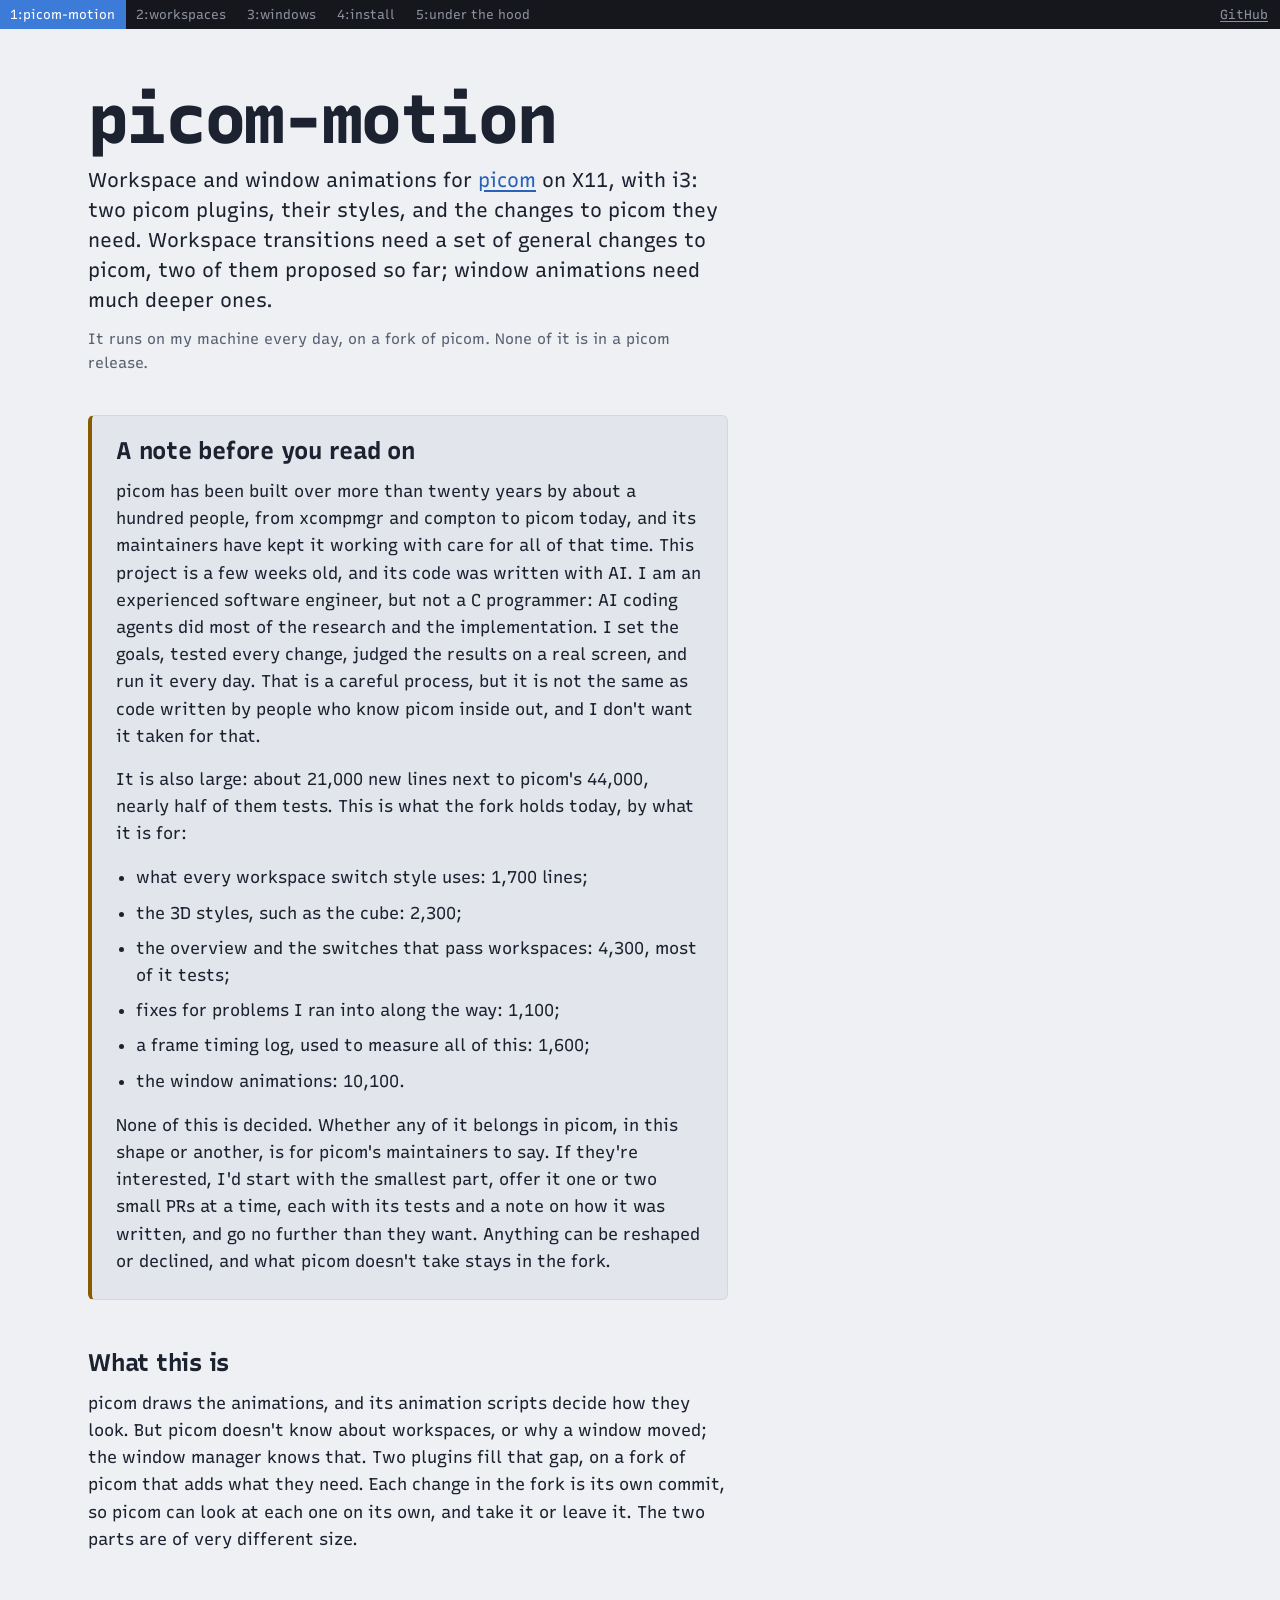
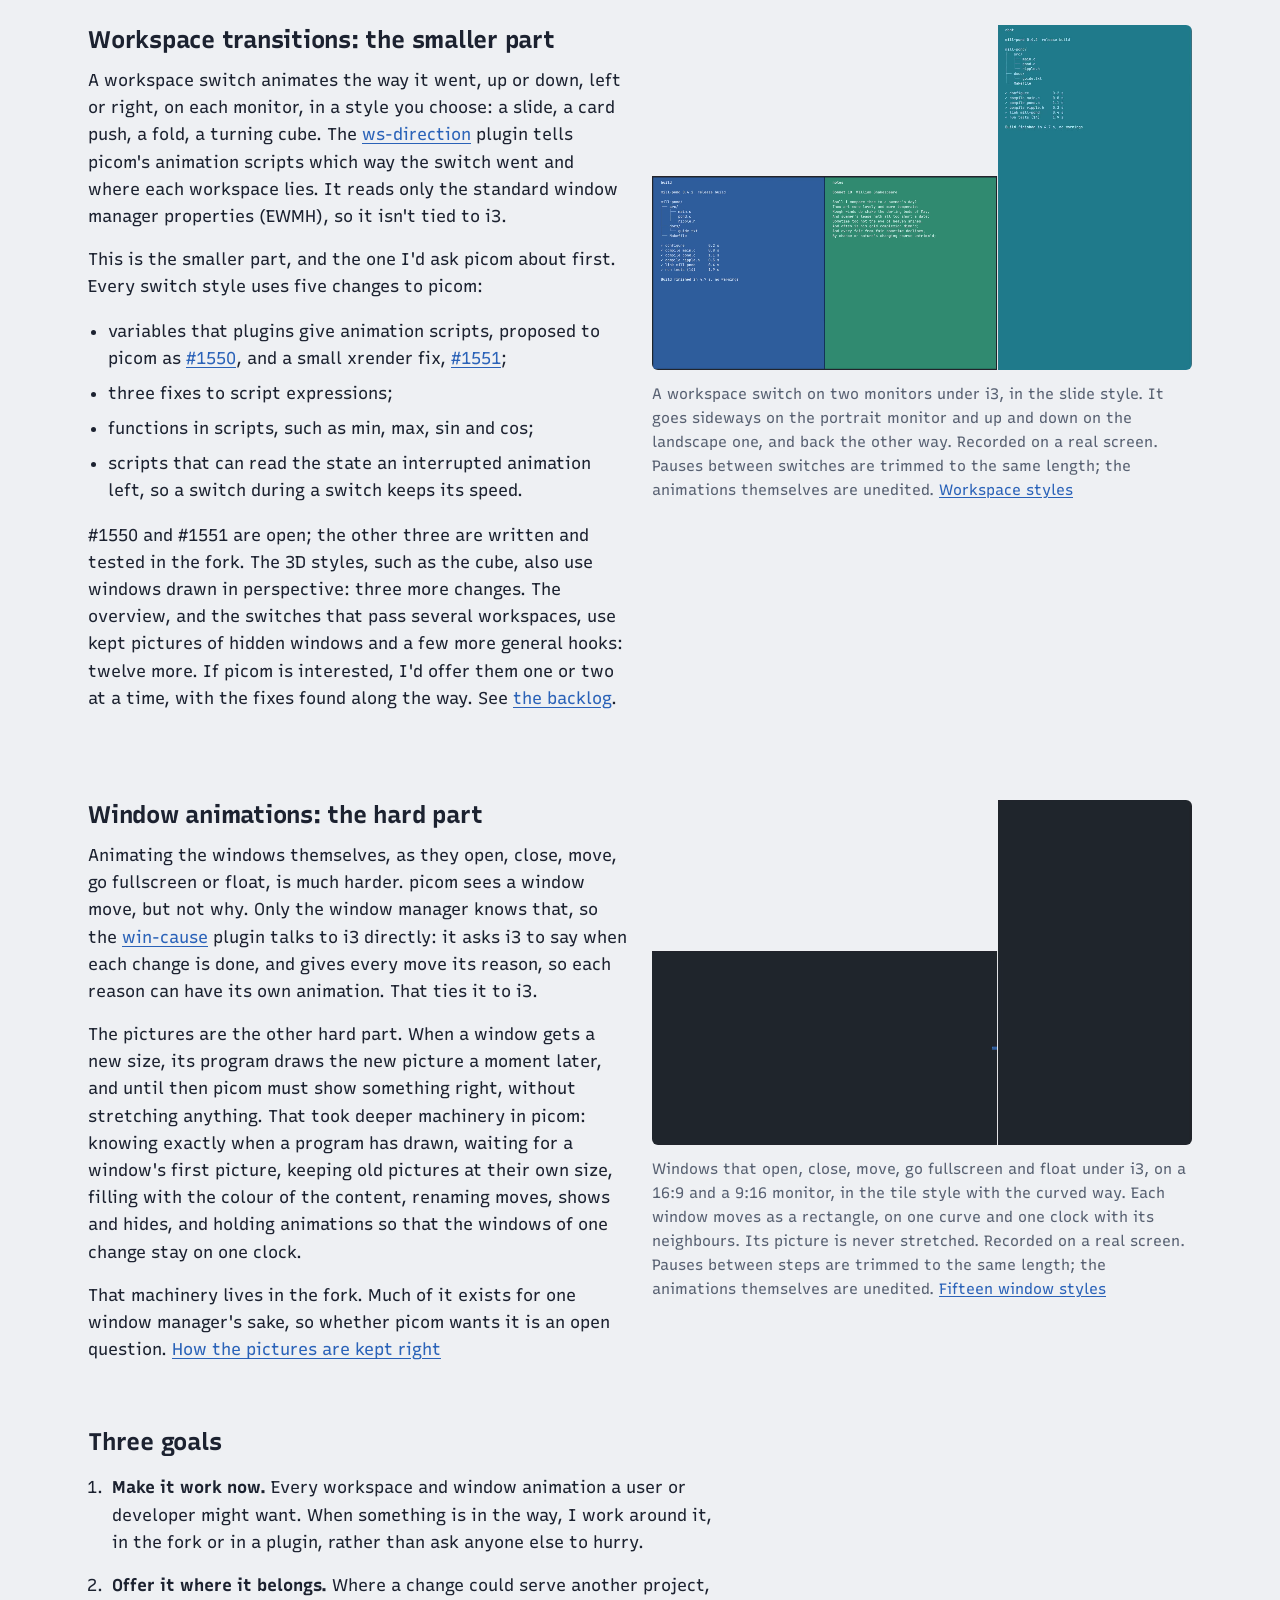
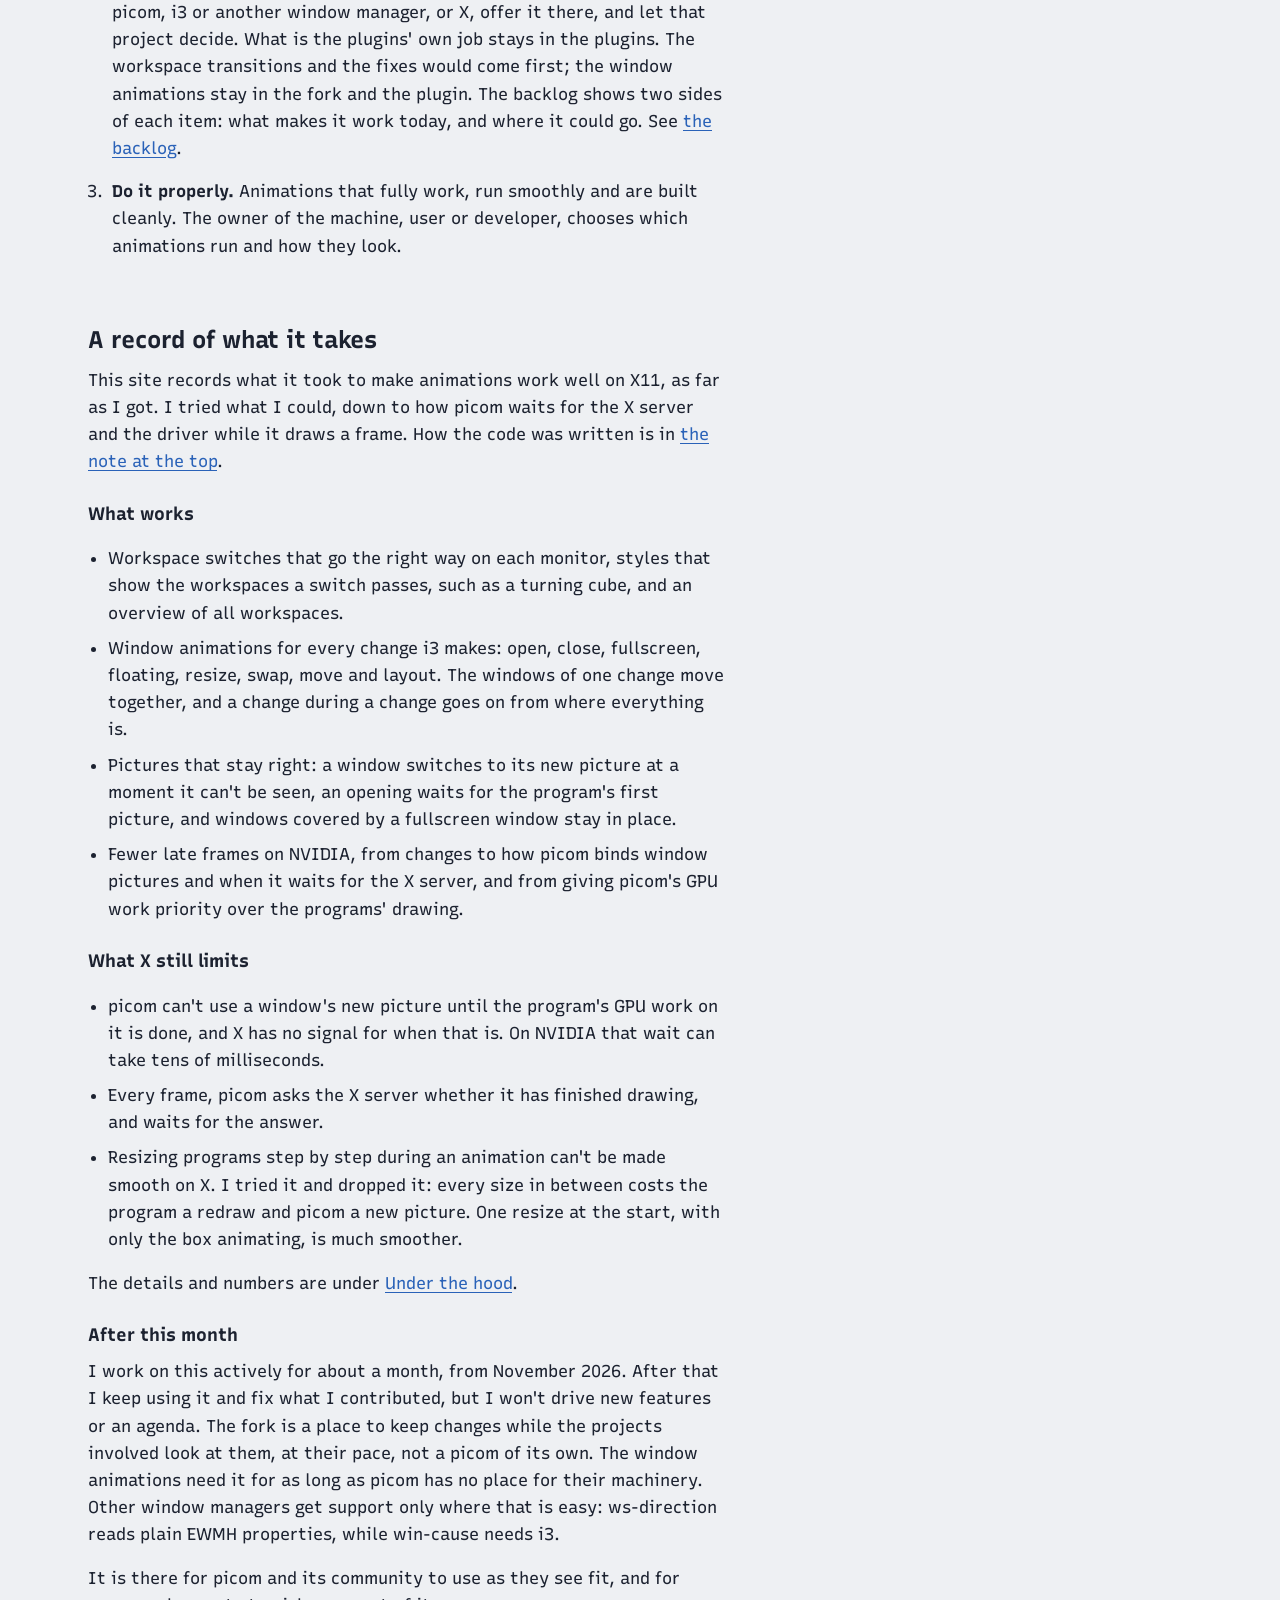
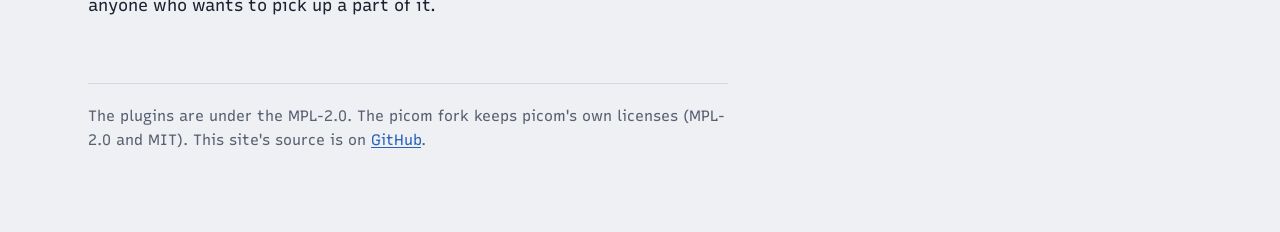
==== index.html @ 5888874a "The picom-motion site Workspace and window animations for picom on X11 with i3: the two plugins, the" ====
<!doctype html>
<html lang="en">
<head>
<meta charset="utf-8">
<meta name="viewport" content="width=device-width, initial-scale=1">
<title>picom-motion</title>
<meta name="description" content="Workspace and window animations for picom on X11 with i3: two plugins, their styles, and the picom changes they need.">
<meta property="og:title" content="picom-motion">
<meta property="og:description" content="Workspace and window animations for picom on X11 with i3: two plugins, their styles, and the picom changes they need.">
<meta property="og:image" content="https://jornc.github.io/picom-motion/workspaces-slide.png">
<link rel="icon" href="data:,">
<link rel="preconnect" href="https://fonts.googleapis.com">
<link rel="preconnect" href="https://fonts.gstatic.com" crossorigin>
<link rel="stylesheet" href="https://fonts.googleapis.com/css2?family=Recursive:wght,MONO@300..900,0..1&amp;display=swap">
<link rel="stylesheet" href="style.css">
<script src="site.js" defer></script>
</head>
<body>
<nav class="bar" aria-label="Pages">
	<ol>
		<li><a href="index.html" aria-current="page">1:picom-motion</a></li>
		<li><a href="workspaces.html">2:workspaces</a></li>
		<li><a href="windows.html">3:windows</a></li>
		<li><a href="install.html">4:install</a></li>
		<li><a href="under-the-hood.html">5:under the hood</a></li>
	</ol>
	<a class="status mono" href="https://github.com/JornC/picom-motion">GitHub</a>
</nav>

<div class="page">
	<header class="text">
		<h1 class="mono">picom-motion</h1>
		<p class="lede">Workspace and window animations for <a href="https://github.com/yshui/picom">picom</a> on X11, with i3: two picom plugins, their styles, and the changes to picom they need. Workspace transitions need a set of general changes to picom, two of them proposed so far; window animations need much deeper ones.</p>
		<p class="note">It runs on my machine every day, on a fork of picom. None of it is in a picom release.</p>
	</header>

	<main>
		<section id="note" class="text caveat">
			<h2>A note before you read on</h2>
			<p>picom has been built over more than twenty years by about a hundred people, from xcompmgr and compton to picom today, and its maintainers have kept it working with care for all of that time. This project is a few weeks old, and its code was written with AI. I am an experienced software engineer, but not a C programmer: AI coding agents did most of the research and the implementation. I set the goals, tested every change, judged the results on a real screen, and run it every day. That is a careful process, but it is not the same as code written by people who know picom inside out, and I don't want it taken for that.</p>
			<p>It is also large: about 21,000 new lines next to picom's 44,000, nearly half of them tests. This is what the fork holds today, by what it is for:</p>
			<ul>
				<li>what every workspace switch style uses: 1,700 lines;</li>
				<li>the 3D styles, such as the cube: 2,300;</li>
				<li>the overview and the switches that pass workspaces: 4,300, most of it tests;</li>
				<li>fixes for problems I ran into along the way: 1,100;</li>
				<li>a frame timing log, used to measure all of this: 1,600;</li>
				<li>the window animations: 10,100.</li>
			</ul>
			<p>None of this is decided. Whether any of it belongs in picom, in this shape or another, is for picom's maintainers to say. If they're interested, I'd start with the smallest part, offer it one or two small PRs at a time, each with its tests and a note on how it was written, and go no further than they want. Anything can be reshaped or declined, and what picom doesn't take stays in the fork.</p>
		</section>
		<section id="what" class="text">
			<h2>What this is</h2>
			<p>picom draws the animations, and its animation scripts decide how they look. But picom doesn't know about workspaces, or why a window moved; the window manager knows that. Two plugins fill that gap, on a fork of picom that adds what they need. Each change in the fork is its own commit, so picom can look at each one on its own, and take it or leave it. The two parts are of very different size.</p>
		</section>

		<section id="workspaces" class="pair">
			<div class="text">
				<h2>Workspace transitions: the smaller part</h2>
				<p>A workspace switch animates the way it went, up or down, left or right, on each monitor, in a style you choose: a slide, a card push, a fold, a turning cube. The <a href="workspaces.html">ws-direction</a> plugin tells picom's animation scripts which way the switch went and where each workspace lies. It reads only the standard window manager properties (EWMH), so it isn't tied to i3.</p>
				<p>This is the smaller part, and the one I'd ask picom about first. Every switch style uses five changes to picom:</p>
				<ul>
					<li>variables that plugins give animation scripts, proposed to picom as <a href="https://github.com/yshui/picom/pull/1550">#1550</a>, and a small xrender fix, <a href="https://github.com/yshui/picom/pull/1551">#1551</a>;</li>
					<li>three fixes to script expressions;</li>
					<li>functions in scripts, such as min, max, sin and cos;</li>
					<li>scripts that can read the state an interrupted animation left, so a switch during a switch keeps its speed.</li>
				</ul>
				<p>#1550 and #1551 are open; the other three are written and tested in the fork. The 3D styles, such as the cube, also use windows drawn in perspective: three more changes. The overview, and the switches that pass several workspaces, use kept pictures of hidden windows and a few more general hooks: twelve more. If picom is interested, I'd offer them one or two at a time, with the fixes found along the way. See <a href="under-the-hood.html#backlog">the backlog</a>.</p>
			</div>
			<figure>
				<div class="frame demo" data-file="workspaces-slide.webm">
					<video class="screen" autoplay muted loop playsinline poster="workspaces-slide.png" width="1720" height="1100" aria-describedby="ws-caption">
						<source src="workspaces-slide.webm" type="video/webm">
						<source src="workspaces-slide.mp4" type="video/mp4">
					</video>
				</div>
				<figcaption id="ws-caption">A workspace switch on two monitors under i3, in the slide style. It goes sideways on the portrait monitor and up and down on the landscape one, and back the other way. Recorded on a real screen. Pauses between switches are trimmed to the same length; the animations themselves are unedited. <a href="workspaces.html">Workspace styles</a></figcaption>
			</figure>
		</section>

		<section id="windows" class="pair">
			<div class="text">
				<h2>Window animations: the hard part</h2>
				<p>Animating the windows themselves, as they open, close, move, go fullscreen or float, is much harder. picom sees a window move, but not why. Only the window manager knows that, so the <a href="windows.html">win-cause</a> plugin talks to i3 directly: it asks i3 to say when each change is done, and gives every move its reason, so each reason can have its own animation. That ties it to i3.</p>
				<p>The pictures are the other hard part. When a window gets a new size, its program draws the new picture a moment later, and until then picom must show something right, without stretching anything. That took deeper machinery in picom: knowing exactly when a program has drawn, waiting for a window's first picture, keeping old pictures at their own size, filling with the colour of the content, renaming moves, shows and hides, and holding animations so that the windows of one change stay on one clock.</p>
				<p>That machinery lives in the fork. Much of it exists for one window manager's sake, so whether picom wants it is an open question. <a href="under-the-hood.html#pictures">How the pictures are kept right</a></p>
			</div>
			<figure>
				<div class="frame demo" data-file="windows-tile-curved.webm">
					<video class="screen" muted loop playsinline preload="none" poster="windows-tile-curved.png" width="1720" height="1100" aria-describedby="win-caption">
						<source src="windows-tile-curved.webm" type="video/webm">
						<source src="windows-tile-curved.mp4" type="video/mp4">
					</video>
				</div>
				<figcaption id="win-caption">Windows that open, close, move, go fullscreen and float under i3, on a 16:9 and a 9:16 monitor, in the tile style with the curved way. Each window moves as a rectangle, on one curve and one clock with its neighbours. Its picture is never stretched. Recorded on a real screen. Pauses between steps are trimmed to the same length; the animations themselves are unedited. <a href="windows.html">Fifteen window styles</a></figcaption>
			</figure>
		</section>

		<section id="goals" class="text">
			<h2>Three goals</h2>
			<ol class="parts">
				<li><strong>Make it work now.</strong> Every workspace and window animation a user or developer might want. When something is in the way, I work around it, in the fork or in a plugin, rather than ask anyone else to hurry.</li>
				<li><strong>Offer it where it belongs.</strong> Where a change could serve another project, picom, i3 or another window manager, or X, offer it there, and let that project decide. What is the plugins' own job stays in the plugins. The workspace transitions and the fixes would come first; the window animations stay in the fork and the plugin. The backlog shows two sides of each item: what makes it work today, and where it could go. See <a href="under-the-hood.html#backlog">the backlog</a>.</li>
				<li><strong>Do it properly.</strong> Animations that fully work, run smoothly and are built cleanly. The owner of the machine, user or developer, chooses which animations run and how they look.</li>
			</ol>
		</section>

		<section id="record" class="text">
			<h2>A record of what it takes</h2>
			<p>This site records what it took to make animations work well on X11, as far as I got. I tried what I could, down to how picom waits for the X server and the driver while it draws a frame. How the code was written is in <a href="#note">the note at the top</a>.</p>
			<h3>What works</h3>
			<ul>
				<li>Workspace switches that go the right way on each monitor, styles that show the workspaces a switch passes, such as a turning cube, and an overview of all workspaces.</li>
				<li>Window animations for every change i3 makes: open, close, fullscreen, floating, resize, swap, move and layout. The windows of one change move together, and a change during a change goes on from where everything is.</li>
				<li>Pictures that stay right: a window switches to its new picture at a moment it can't be seen, an opening waits for the program's first picture, and windows covered by a fullscreen window stay in place.</li>
				<li>Fewer late frames on NVIDIA, from changes to how picom binds window pictures and when it waits for the X server, and from giving picom's GPU work priority over the programs' drawing.</li>
			</ul>
			<h3>What X still limits</h3>
			<ul>
				<li>picom can't use a window's new picture until the program's GPU work on it is done, and X has no signal for when that is. On NVIDIA that wait can take tens of milliseconds.</li>
				<li>Every frame, picom asks the X server whether it has finished drawing, and waits for the answer.</li>
				<li>Resizing programs step by step during an animation can't be made smooth on X. I tried it and dropped it: every size in between costs the program a redraw and picom a new picture. One resize at the start, with only the box animating, is much smoother.</li>
			</ul>
			<p>The details and numbers are under <a href="under-the-hood.html#late-frames">Under the hood</a>.</p>
			<h3>After this month</h3>
			<p>I work on this actively for about a month, from November 2026. After that I keep using it and fix what I contributed, but I won't drive new features or an agenda. The fork is a place to keep changes while the projects involved look at them, at their pace, not a picom of its own. The window animations need it for as long as picom has no place for their machinery. Other window managers get support only where that is easy: ws-direction reads plain EWMH properties, while win-cause needs i3.</p>
			<p>It is there for picom and its community to use as they see fit, and for anyone who wants to pick up a part of it.</p>
		</section>
	</main>

	<footer class="text">
		<p>The plugins are under the MPL-2.0. The picom fork keeps picom's own licenses (MPL-2.0 and MIT). This site's source is on <a href="https://github.com/JornC/picom-motion">GitHub</a>.</p>
	</footer>
</div>
</body>
</html>
---- style.css ----
:root {
	--paper: #eef0f3;
	--ink: #1c2230;
	--muted: #586172;
	--line: #d3d8e0;
	--code-bg: #e2e6ec;
	--bar: #15171c;
	--bar-text: #8a909c;
	--focus: #3d7bd9;
	--link: #2a62b8;
	--tag-bg: #dfe4eb;
	--tag-done: #1f7a4d;
	--tag-open: #2a62b8;
	--tag-fork: #8a5a00;
	--tag-dropped: #6b6f78;
	color-scheme: light;
}
@media (prefers-color-scheme: dark) {
	:root {
		--paper: #1d222b;
		--ink: #e4e8ee;
		--muted: #9aa3b2;
		--line: #343b47;
		--code-bg: #262c37;
		--link: #7fa9ec;
		--tag-bg: #2a313d;
		--tag-done: #6cc79a;
		--tag-open: #7fa9ec;
		--tag-fork: #e0b45c;
		--tag-dropped: #9aa3b2;
		color-scheme: dark;
	}
}
@media (prefers-reduced-motion: no-preference) {
	html { scroll-behavior: smooth; }
}

* { box-sizing: border-box; }
body {
	margin: 0;
	background: var(--paper);
	color: var(--ink);
	font-family: "Recursive", system-ui, sans-serif;
	font-variation-settings: "MONO" 0;
	font-size: 1.0625rem;
	line-height: 1.6;
	overflow-wrap: break-word;
}
a { color: var(--link); text-underline-offset: 0.15em; }
a:focus-visible { outline: 2px solid var(--focus); outline-offset: 2px; border-radius: 2px; }
code, pre, .mono {
	font-family: "Recursive", ui-monospace, "DejaVu Sans Mono", monospace;
	font-variation-settings: "MONO" 1;
}
code { font-size: 0.92em; }
:not(pre) > code { overflow-wrap: anywhere; }
@media (min-width: 40rem) {
	:not(pre) > code { white-space: nowrap; overflow-wrap: normal; }
}

/* The navigation is an i3bar: pages are workspaces, the one you are on is focused. */
.bar {
	position: sticky;
	top: 0;
	z-index: 1;
	display: flex;
	align-items: stretch;
	justify-content: space-between;
	gap: 1rem;
	background: var(--bar);
	font-size: 0.8125rem;
	line-height: 1;
}
.bar ol {
	display: flex;
	margin: 0;
	padding: 0;
	list-style: none;
	overflow-x: auto;
	scrollbar-width: none;
}
.bar ol li { margin: 0; }
.bar ol a {
	display: block;
	padding: 0.5rem 0.65rem;
	color: var(--bar-text);
	text-decoration: none;
	white-space: nowrap;
}
.bar ol a:hover { color: #ffffff; }
.bar ol a[aria-current] { background: var(--focus); color: #ffffff; }
.bar ol a:focus-visible { outline-offset: -2px; outline-color: #ffffff; border-radius: 0; }
.bar .status {
	display: flex;
	align-items: center;
	padding: 0 0.75rem;
	color: var(--bar-text);
	white-space: nowrap;
}
.bar .status:hover { color: #ffffff; }
@media (max-width: 34rem) {
	.bar .status { display: none; }
}

.page {
	max-width: 71rem;
	margin: 0 auto;
	padding: 0 1rem 4rem;
}
.text { max-width: 40rem; }

header { padding: 3.5rem 0 2rem; }
h1 {
	margin: 0 0 0.75rem;
	font-size: clamp(2.25rem, 4vw + 1.25rem, 4.25rem);
	font-weight: 800;
	line-height: 1;
	letter-spacing: -0.03em;
}
.lede { margin: 0; font-size: 1.25rem; line-height: 1.5; color: var(--ink); }
header .note { margin: 0.75rem 0 0; }
header .lede + p:not(.note) { margin: 1rem 0 0; }

figure { margin: 0; }
/* A video sits in a frame. If the video can't load, the frame says which file it waits for. */
.frame {
	position: relative;
	aspect-ratio: 1130 / 480;
	background: #000000;
	border-radius: 6px;
	overflow: hidden;
}
.frame::before {
	content: "Not recorded yet: " attr(data-file);
	position: absolute;
	inset: 0;
	display: grid;
	place-items: center;
	padding: 1rem;
	color: #8a909c;
	font-size: 0.875rem;
	text-align: center;
}
/* The window demos: a 16:9 and a 9:16 monitor side by side; the area outside them is see-through. */
.frame.demo { aspect-ratio: 1720 / 1100; background: transparent; }
.frame.demo::before { content: ""; }
.screen {
	position: relative;
	display: block;
	width: 100%;
	height: 100%;
	background: transparent;
}
figcaption { margin-top: 0.75rem; color: var(--muted); font-size: 0.9375rem; }

section { padding-top: 3rem; }
main [id] { scroll-margin-top: 2.5rem; }
h2 {
	margin: 0 0 0.75rem;
	font-size: 1.5rem;
	font-weight: 700;
	line-height: 1.25;
	letter-spacing: -0.01em;
}
h3 {
	margin: 1.5rem 0 0.5rem;
	font-size: 1.125rem;
	font-weight: 700;
}
p { margin: 0 0 1rem; }
.note { color: var(--muted); font-size: 0.9375rem; }

.pair {
	display: grid;
	gap: 2rem 1.5rem;
	grid-template-columns: repeat(auto-fit, minmax(min(26rem, 100%), 1fr));
	margin-top: 1.5rem;
}
.pair figcaption { max-width: 40rem; }

.gallery {
	display: grid;
	gap: 2.5rem 1.5rem;
	grid-template-columns: repeat(auto-fit, minmax(min(18rem, 100%), 1fr));
	margin-top: 1.5rem;
}
.gallery.wide { grid-template-columns: repeat(auto-fit, minmax(min(26rem, 100%), 1fr)); }
.gallery h3, .gallery h4 { margin: 0.75rem 0 0.25rem; font-size: 1.125rem; font-weight: 700; }
.gallery figcaption { margin-top: 0; }
.gallery figcaption p { margin: 0 0 0.5rem; }
.gallery pre { margin: 0.5rem 0 0; font-size: 0.8125rem; }

.parts { padding-left: 1.25rem; }
.parts li { margin-bottom: 1rem; padding-left: 0.25rem; }
.parts strong { font-weight: 700; }

dl { margin: 1.25rem 0; }
dt { font-weight: 600; }
dt code { font-size: 0.95rem; }
dd { margin: 0.25rem 0 1.25rem; }

pre {
	margin: 0 0 1rem;
	padding: 1rem 1.25rem;
	background: var(--code-bg);
	border-radius: 6px;
	overflow-x: auto;
	font-size: 0.875rem;
	line-height: 1.55;
}
.step-list { padding-left: 1.25rem; }
.step-list > li { margin-bottom: 1.5rem; padding-left: 0.25rem; }
.step-list pre { margin-top: 0.5rem; }
ul { padding-left: 1.25rem; }
ul li { margin-bottom: 0.5rem; }

/* The backlog: a table on wide screens, one block per item on narrow ones. */
.backlog {
	width: 100%;
	margin: 1rem 0 0;
	border-collapse: collapse;
	font-size: 0.9375rem;
	line-height: 1.5;
}
.backlog th, .backlog td {
	padding: 0.6rem 0.75rem 0.6rem 0;
	border-bottom: 1px solid var(--line);
	text-align: left;
	vertical-align: top;
}
.backlog thead th { color: var(--muted); font-weight: 600; font-size: 0.8125rem; }
.backlog tbody th[colspan] {
	padding-top: 1.75rem;
	font-size: 1.0625rem;
	font-weight: 700;
	border-bottom: 2px solid var(--line);
}
.backlog td:first-child { width: 34%; }
.backlog td:last-child { width: 9rem; }
@media (max-width: 52rem) {
	.backlog thead { display: none; }
	.backlog, .backlog tbody, .backlog tr, .backlog td, .backlog th { display: block; width: auto; }
	.backlog td:first-child, .backlog td:last-child { width: auto; }
	.backlog tr { padding: 0.75rem 0; border-bottom: 1px solid var(--line); }
	.backlog td { padding: 0.15rem 0; border: 0; }
	.backlog td[data-label]::before {
		content: attr(data-label) ": ";
		color: var(--muted);
		font-weight: 600;
	}
	.backlog tbody th[colspan] { border-bottom: 0; padding-top: 1.5rem; }
}

.tag {
	display: inline-block;
	padding: 0.1rem 0.45rem;
	border-radius: 4px;
	background: var(--tag-bg);
	font-size: 0.8125rem;
	font-weight: 600;
	white-space: nowrap;
}
.tag.done { color: var(--tag-done); }
.tag.open { color: var(--tag-open); }
.tag.fork { color: var(--tag-fork); }
.tag.dropped { color: var(--tag-dropped); }

footer {
	margin-top: 4rem;
	padding-top: 1.25rem;
	border-top: 1px solid var(--line);
	color: var(--muted);
	font-size: 0.9375rem;
}

/* The note at the top of the home page: framed, so nobody reads past it. */
section.caveat { margin-top: 0.5rem; padding: 1.25rem 1.5rem 0.5rem; border: 1px solid var(--line); border-left: 4px solid var(--tag-fork); border-radius: 6px; background: var(--code-bg); }
section.caveat h2 { margin-top: 0; }
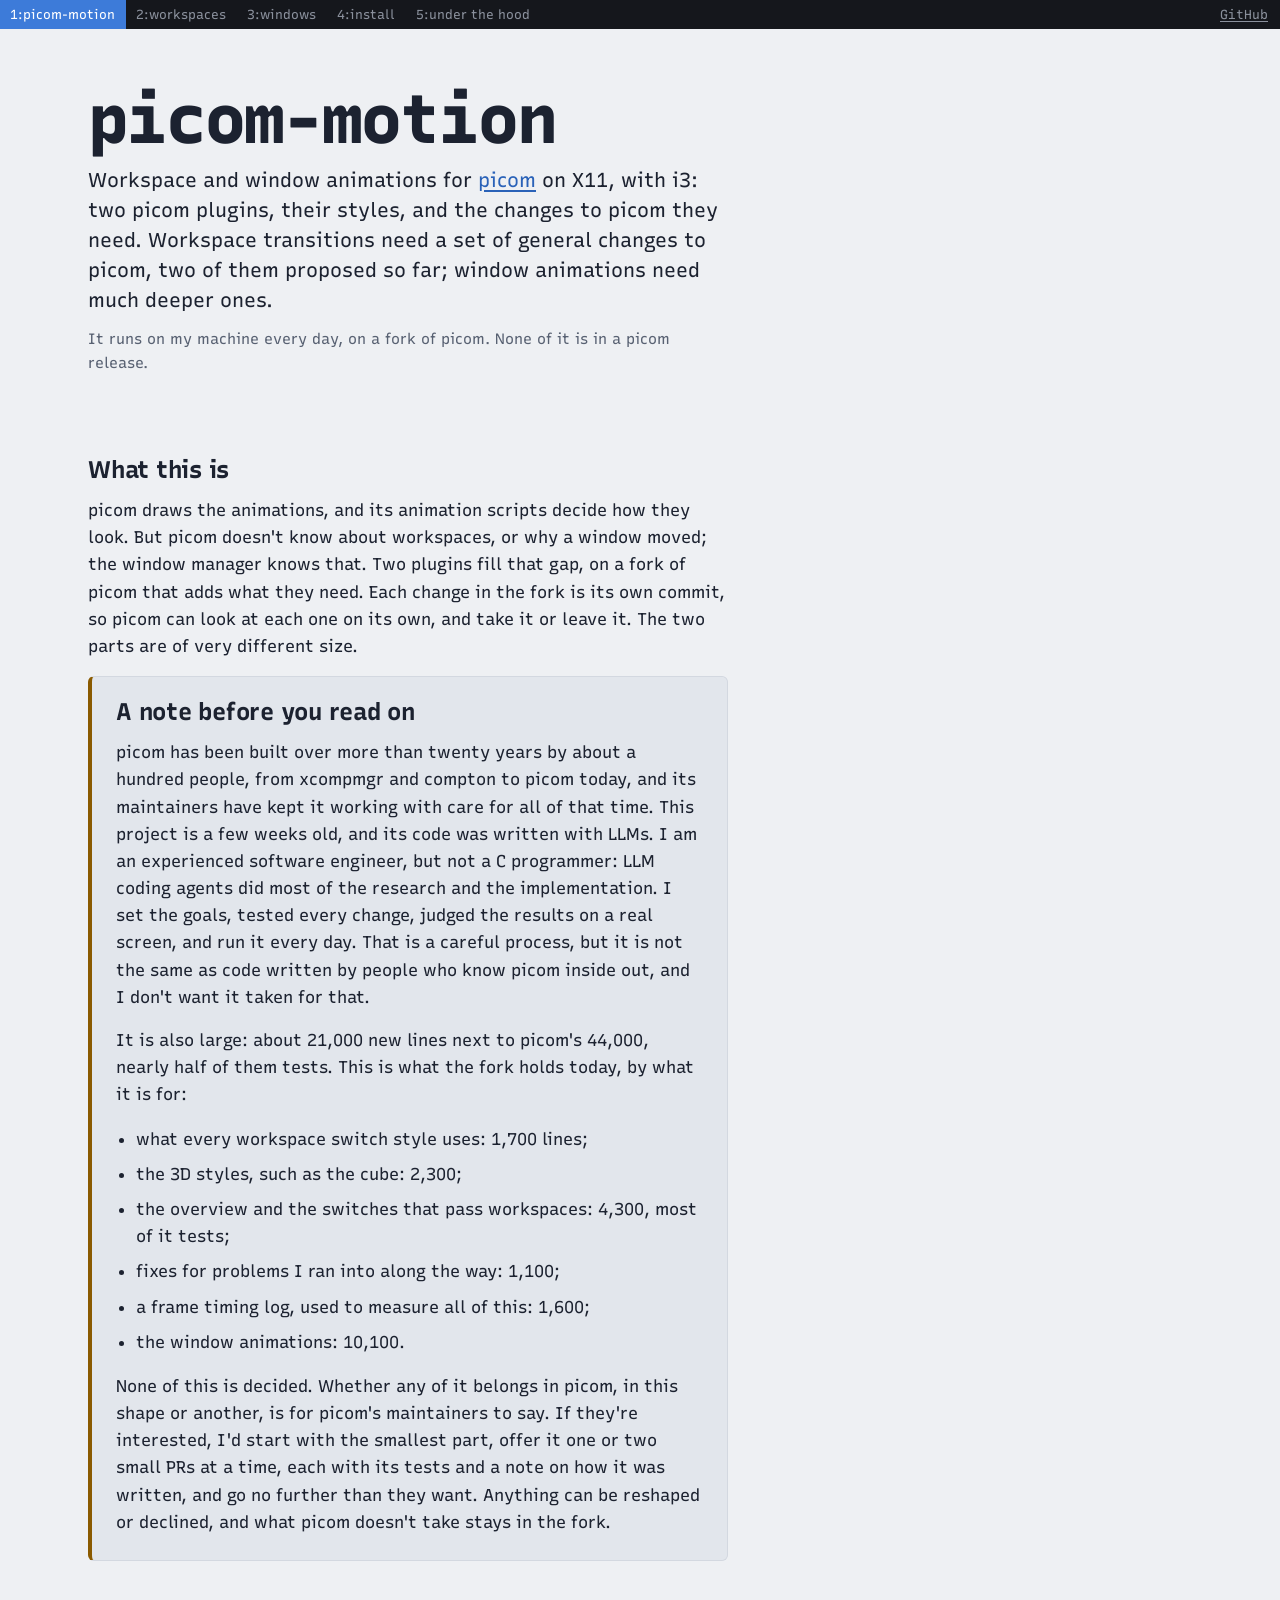
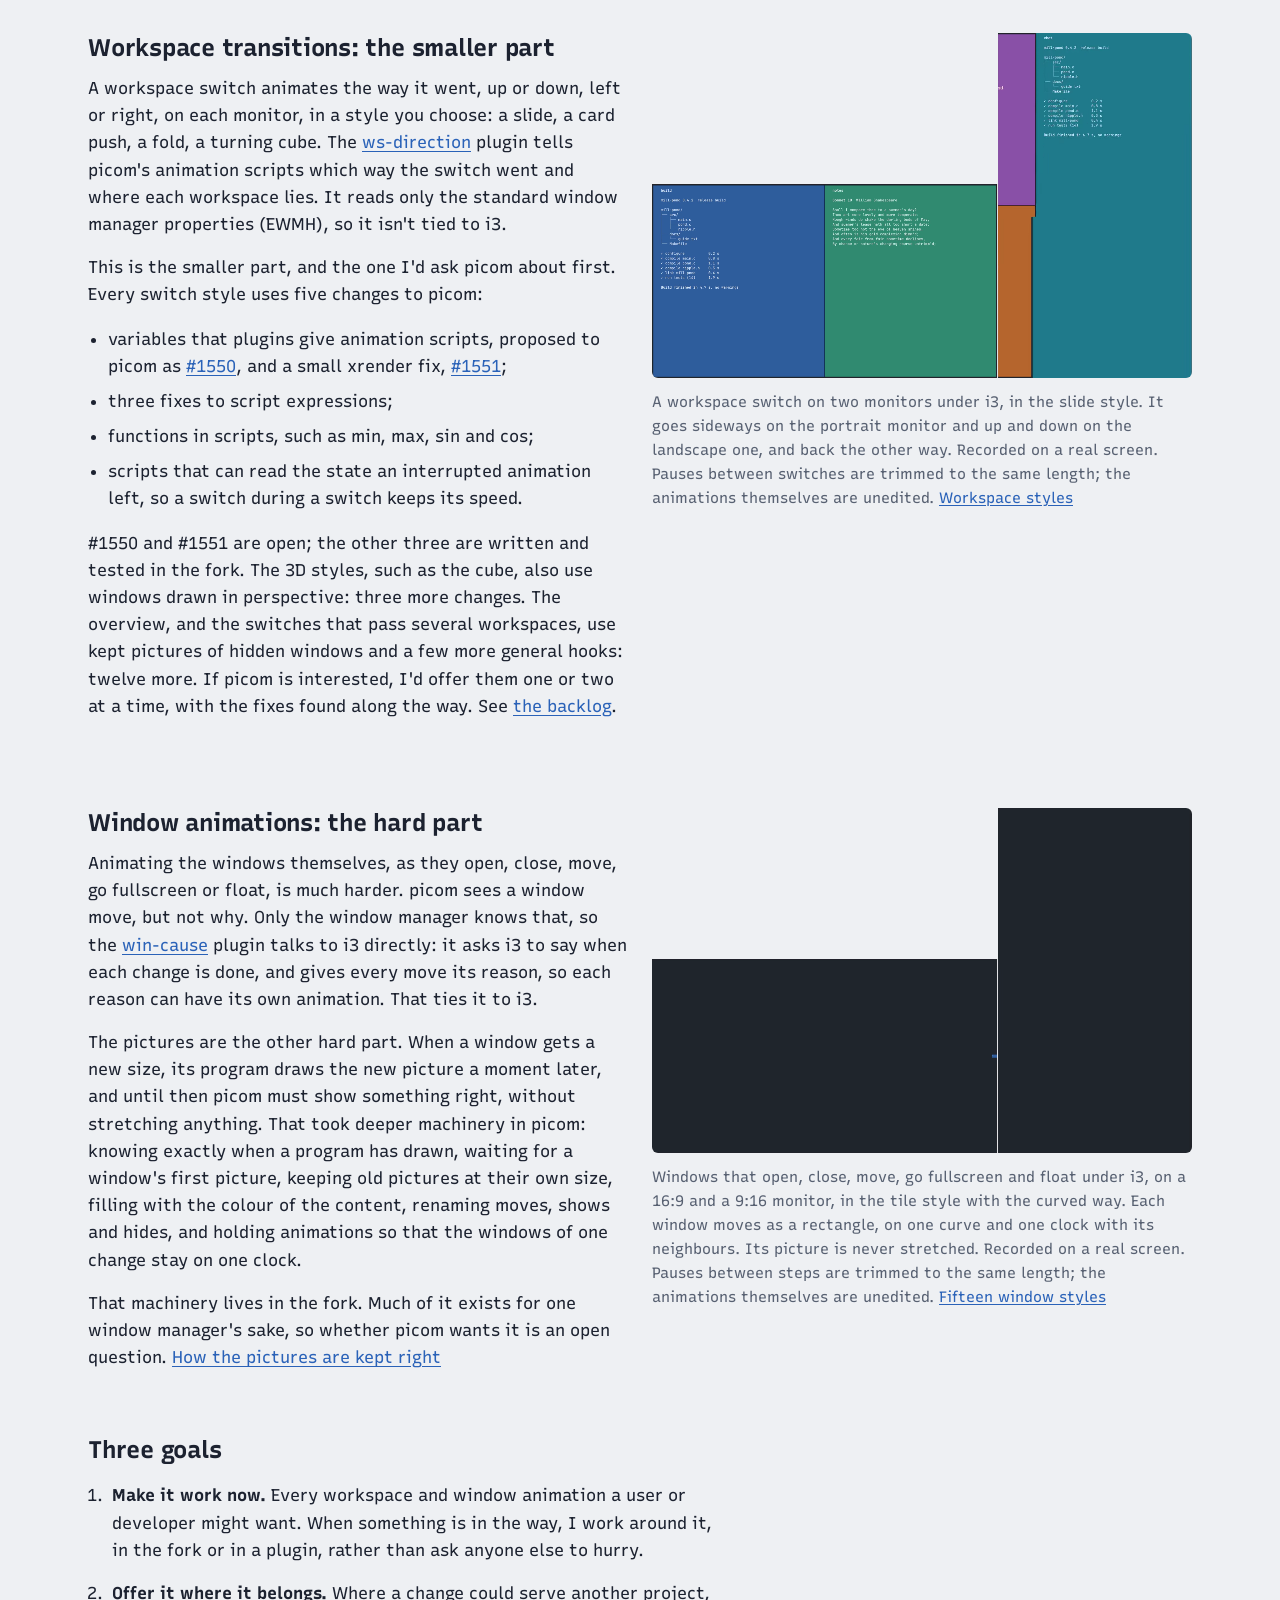
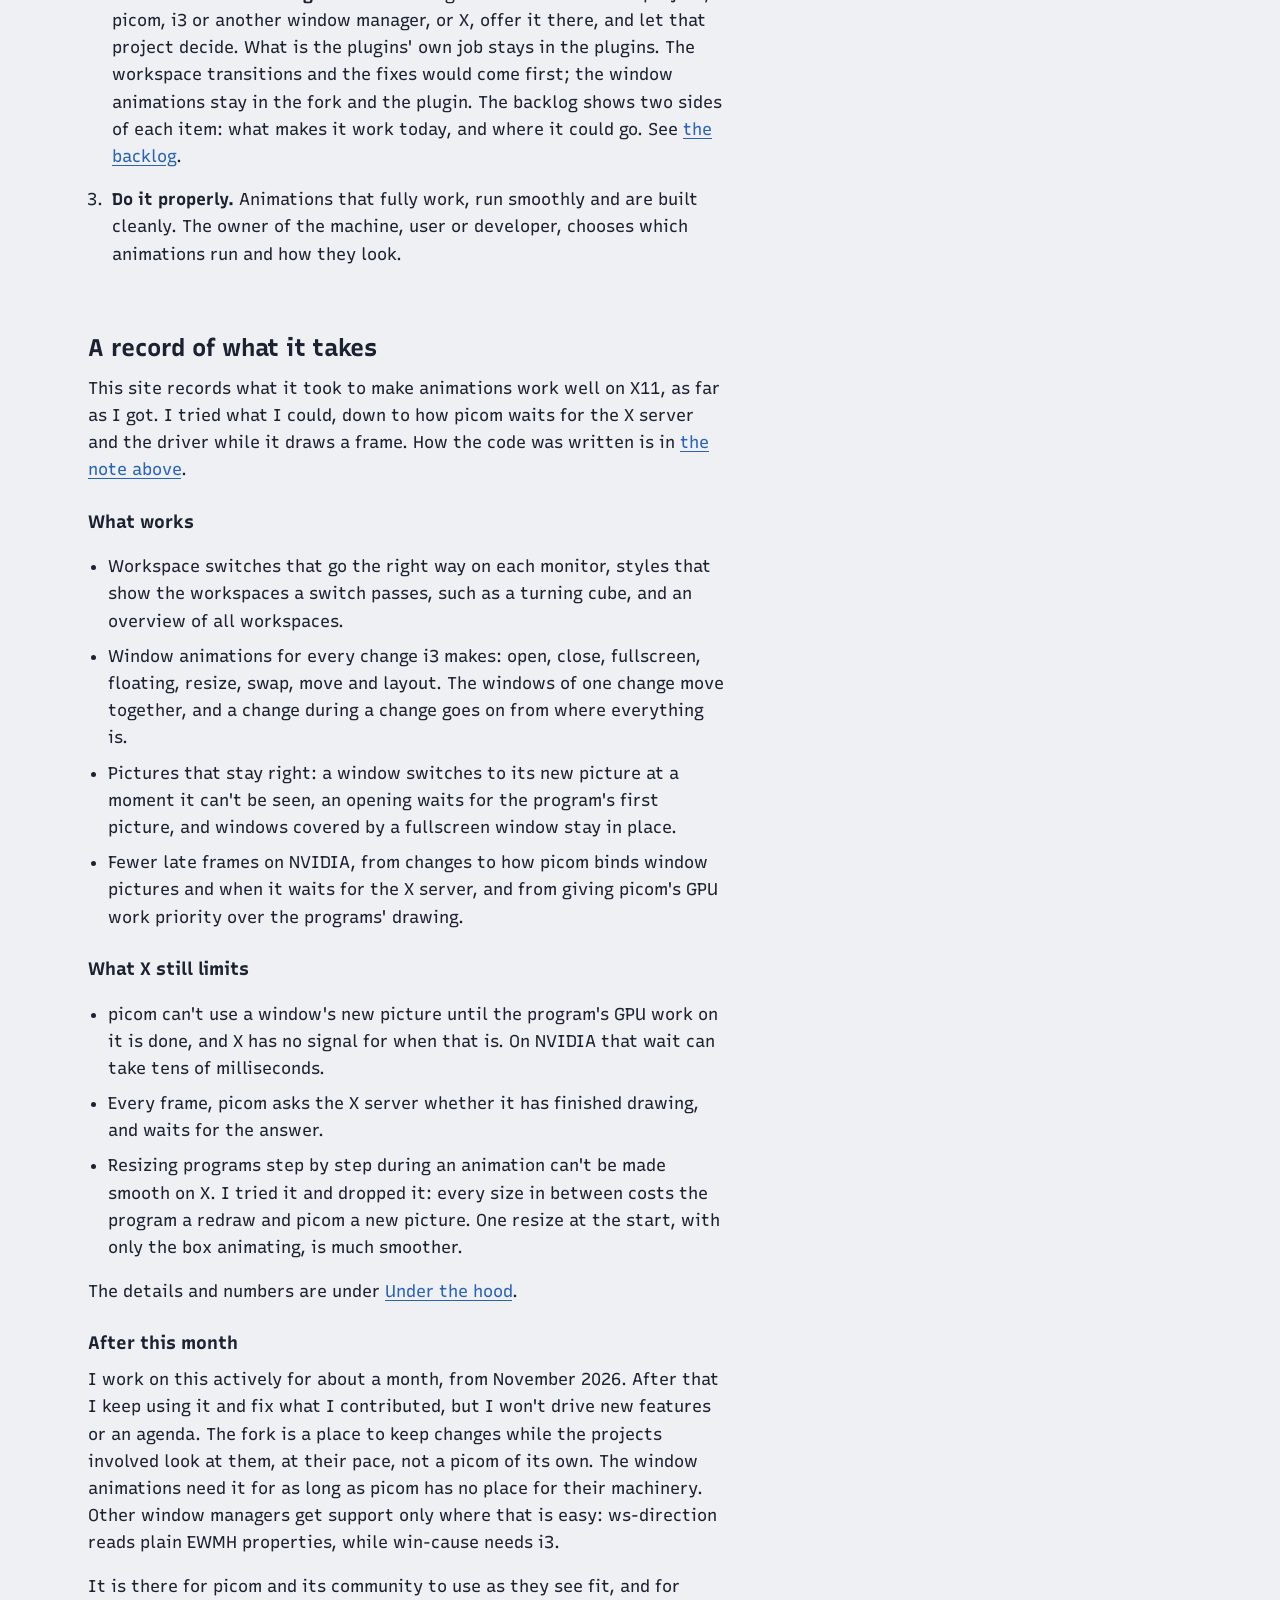
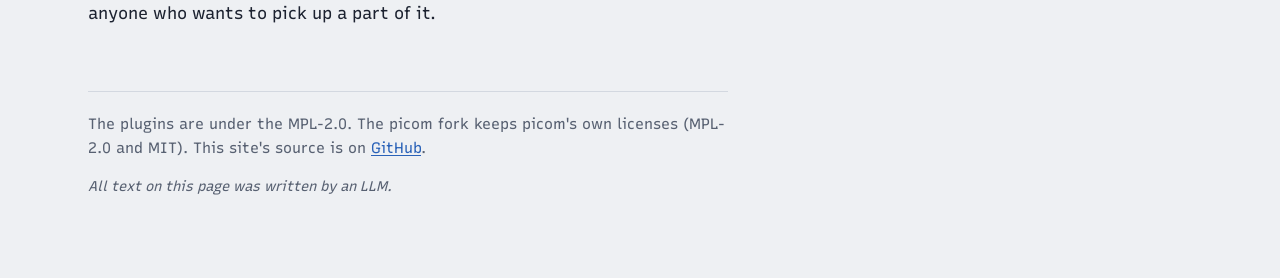
==== commit efeb68ee: "Say LLM, move the note below the opening, and mark the text as LLM-written The note on how this was " ====
--- a/index.html
+++ b/index.html
@@ -35,9 +35,14 @@
 	</header>
 
 	<main>
+		<section id="what" class="text">
+			<h2>What this is</h2>
+			<p>picom draws the animations, and its animation scripts decide how they look. But picom doesn't know about workspaces, or why a window moved; the window manager knows that. Two plugins fill that gap, on a fork of picom that adds what they need. Each change in the fork is its own commit, so picom can look at each one on its own, and take it or leave it. The two parts are of very different size.</p>
+		</section>
+
 		<section id="note" class="text caveat">
 			<h2>A note before you read on</h2>
-			<p>picom has been built over more than twenty years by about a hundred people, from xcompmgr and compton to picom today, and its maintainers have kept it working with care for all of that time. This project is a few weeks old, and its code was written with AI. I am an experienced software engineer, but not a C programmer: AI coding agents did most of the research and the implementation. I set the goals, tested every change, judged the results on a real screen, and run it every day. That is a careful process, but it is not the same as code written by people who know picom inside out, and I don't want it taken for that.</p>
+			<p>picom has been built over more than twenty years by about a hundred people, from xcompmgr and compton to picom today, and its maintainers have kept it working with care for all of that time. This project is a few weeks old, and its code was written with LLMs. I am an experienced software engineer, but not a C programmer: LLM coding agents did most of the research and the implementation. I set the goals, tested every change, judged the results on a real screen, and run it every day. That is a careful process, but it is not the same as code written by people who know picom inside out, and I don't want it taken for that.</p>
 			<p>It is also large: about 21,000 new lines next to picom's 44,000, nearly half of them tests. This is what the fork holds today, by what it is for:</p>
 			<ul>
 				<li>what every workspace switch style uses: 1,700 lines;</li>
@@ -48,10 +53,6 @@
 				<li>the window animations: 10,100.</li>
 			</ul>
 			<p>None of this is decided. Whether any of it belongs in picom, in this shape or another, is for picom's maintainers to say. If they're interested, I'd start with the smallest part, offer it one or two small PRs at a time, each with its tests and a note on how it was written, and go no further than they want. Anything can be reshaped or declined, and what picom doesn't take stays in the fork.</p>
-		</section>
-		<section id="what" class="text">
-			<h2>What this is</h2>
-			<p>picom draws the animations, and its animation scripts decide how they look. But picom doesn't know about workspaces, or why a window moved; the window manager knows that. Two plugins fill that gap, on a fork of picom that adds what they need. Each change in the fork is its own commit, so picom can look at each one on its own, and take it or leave it. The two parts are of very different size.</p>
 		</section>
 
 		<section id="workspaces" class="pair">
@@ -107,7 +108,7 @@
 
 		<section id="record" class="text">
 			<h2>A record of what it takes</h2>
-			<p>This site records what it took to make animations work well on X11, as far as I got. I tried what I could, down to how picom waits for the X server and the driver while it draws a frame. How the code was written is in <a href="#note">the note at the top</a>.</p>
+			<p>This site records what it took to make animations work well on X11, as far as I got. I tried what I could, down to how picom waits for the X server and the driver while it draws a frame. How the code was written is in <a href="#note">the note above</a>.</p>
 			<h3>What works</h3>
 			<ul>
 				<li>Workspace switches that go the right way on each monitor, styles that show the workspaces a switch passes, such as a turning cube, and an overview of all workspaces.</li>
@@ -130,6 +131,7 @@
 
 	<footer class="text">
 		<p>The plugins are under the MPL-2.0. The picom fork keeps picom's own licenses (MPL-2.0 and MIT). This site's source is on <a href="https://github.com/JornC/picom-motion">GitHub</a>.</p>
+		<p class="llm-note"><em>All text on this page was written by an LLM.</em></p>
 	</footer>
 </div>
 </body>
--- a/style.css
+++ b/style.css
@@ -276,3 +276,5 @@
 /* The note at the top of the home page: framed, so nobody reads past it. */
 section.caveat { margin-top: 0.5rem; padding: 1.25rem 1.5rem 0.5rem; border: 1px solid var(--line); border-left: 4px solid var(--tag-fork); border-radius: 6px; background: var(--code-bg); }
 section.caveat h2 { margin-top: 0; }
+.llm-note { margin-top: 0.75rem; color: var(--muted); font-size: 0.875rem; }
+p code, li code { overflow-wrap: anywhere; }
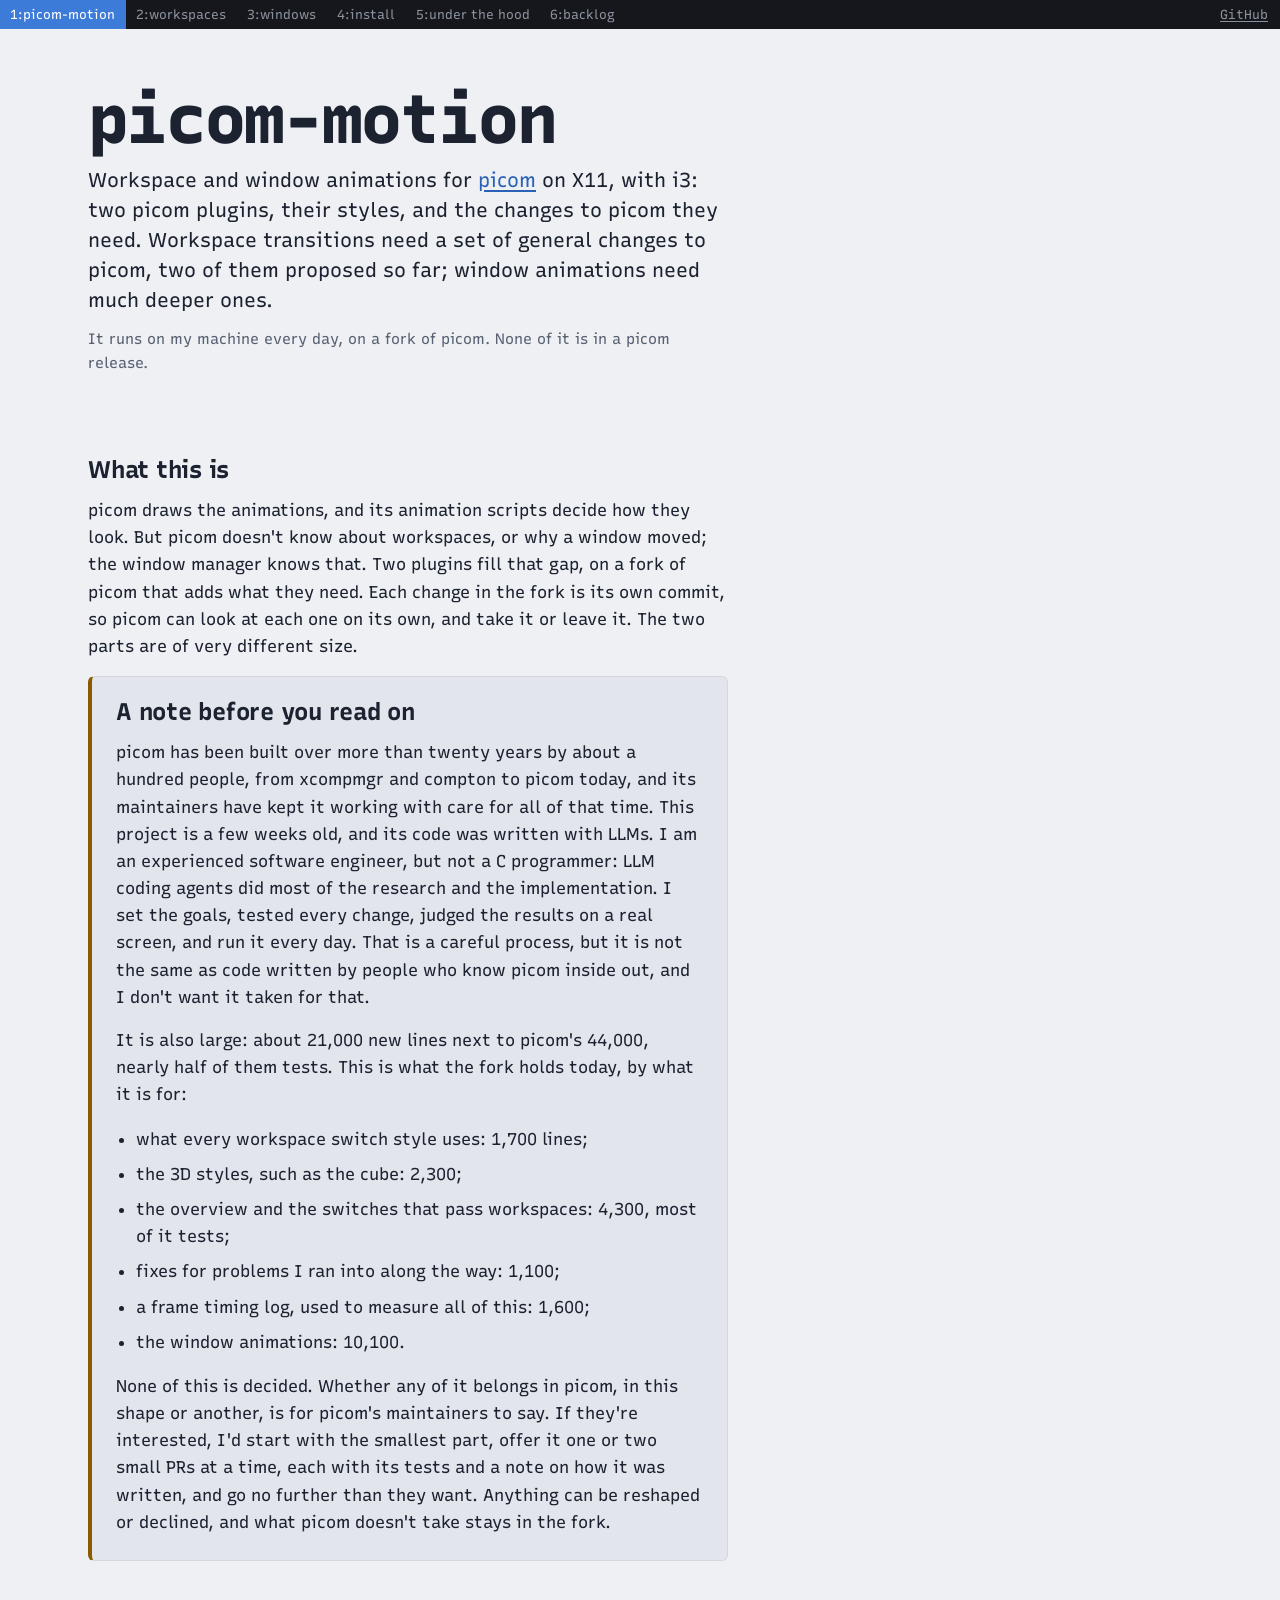
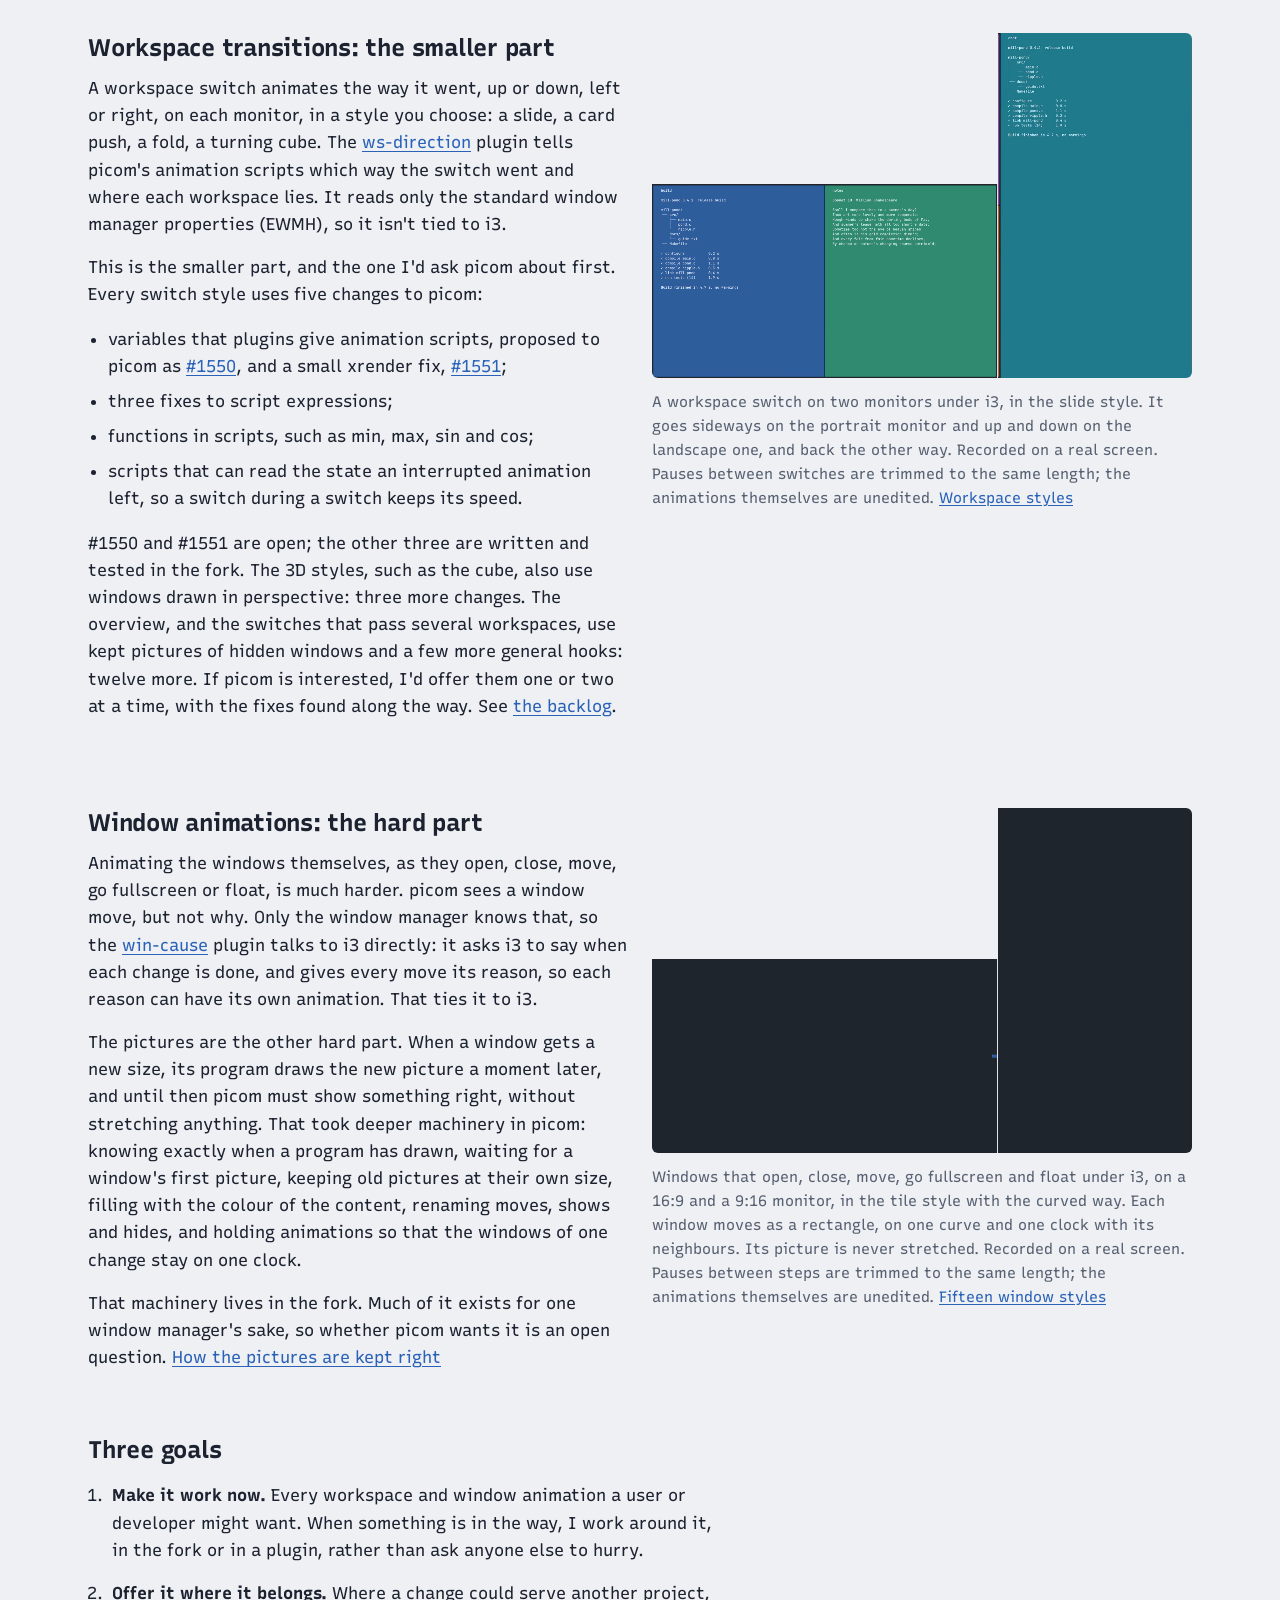
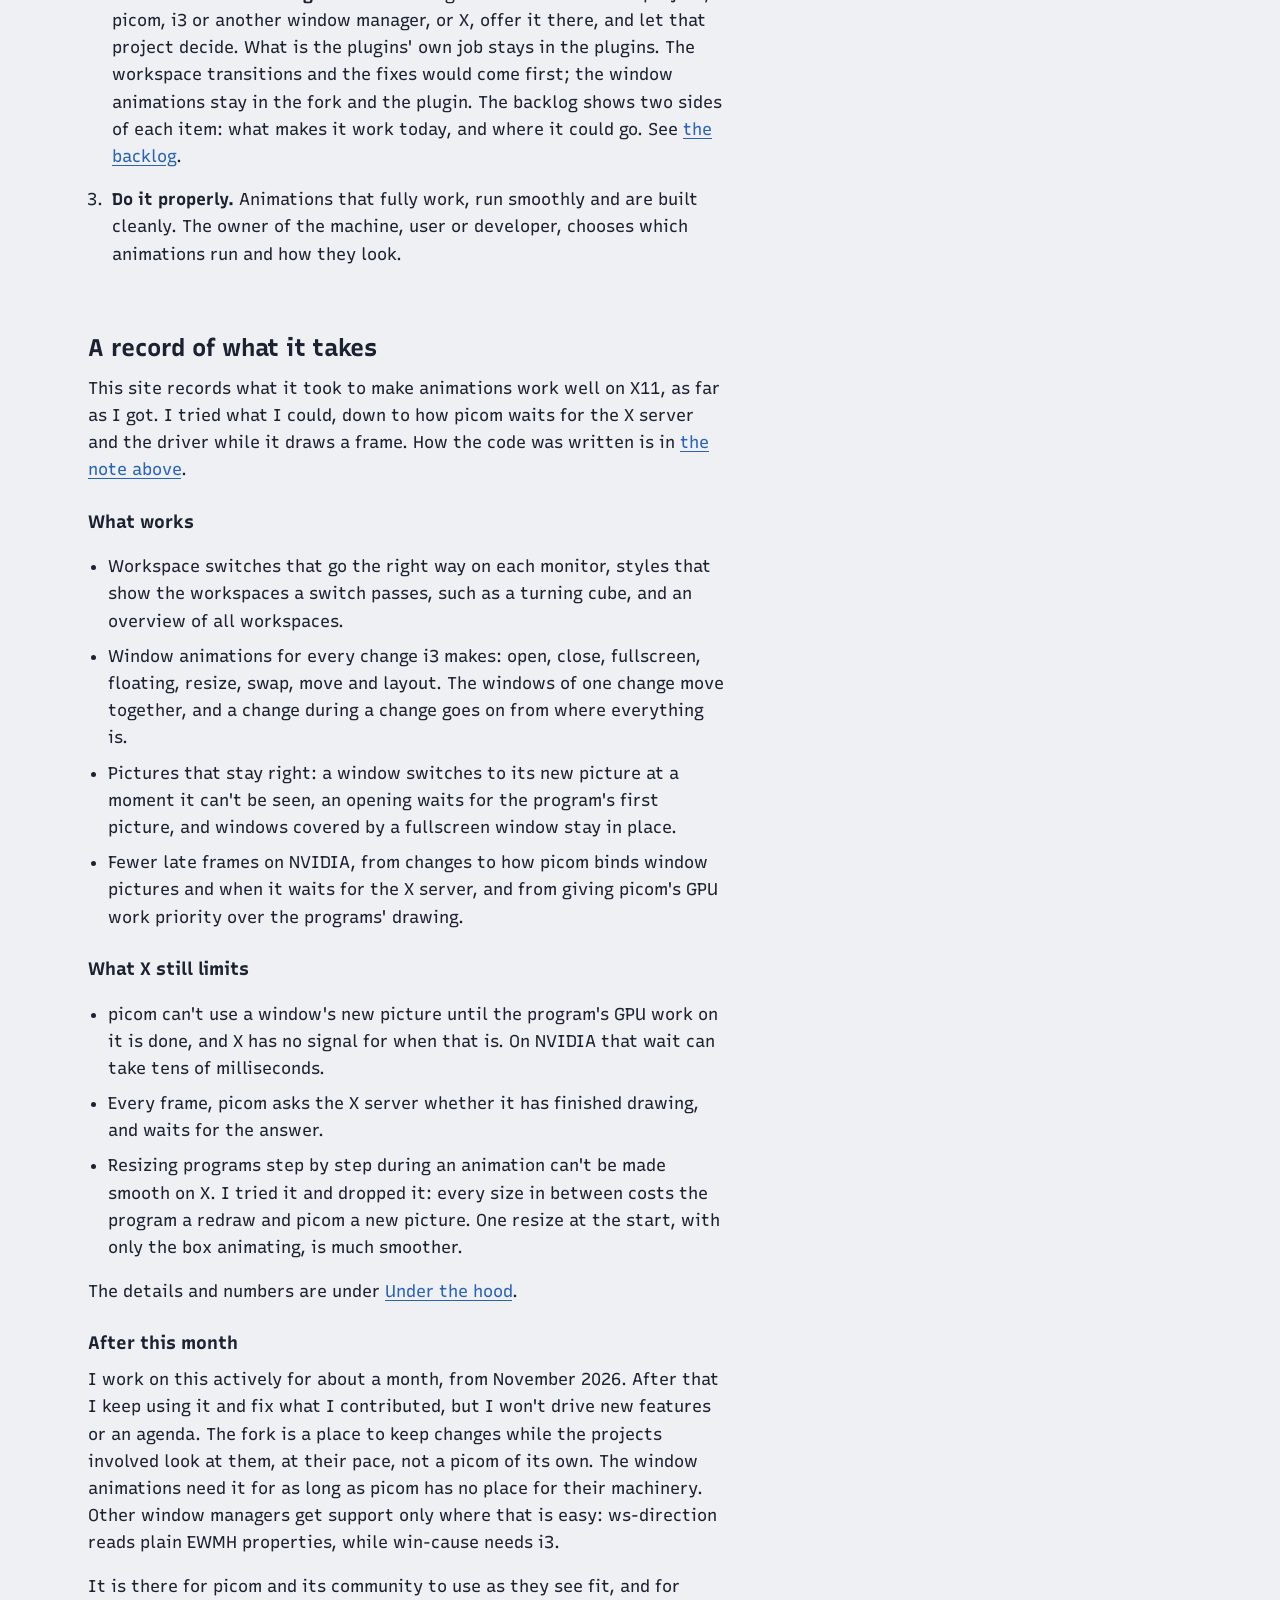
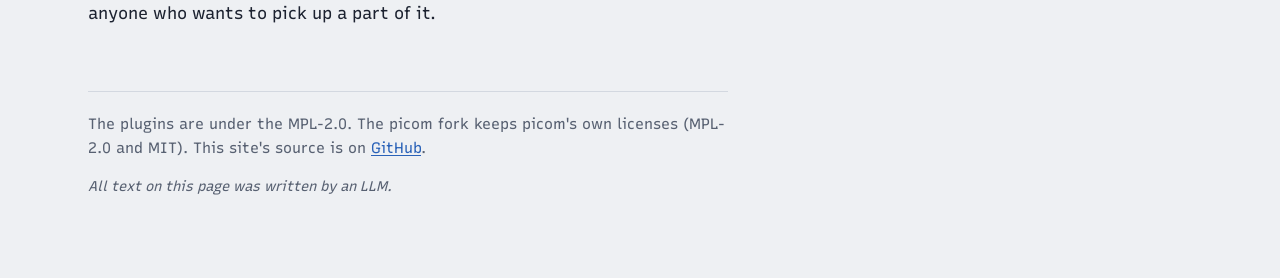
==== commit c32fa24a: "Give the backlog a page of its own, as a table to sort and filter The backlog leaves Under the hood " ====
--- a/index.html
+++ b/index.html
@@ -23,6 +23,7 @@
 		<li><a href="windows.html">3:windows</a></li>
 		<li><a href="install.html">4:install</a></li>
 		<li><a href="under-the-hood.html">5:under the hood</a></li>
+		<li><a href="backlog.html">6:backlog</a></li>
 	</ol>
 	<a class="status mono" href="https://github.com/JornC/picom-motion">GitHub</a>
 </nav>
@@ -66,7 +67,7 @@
 					<li>functions in scripts, such as min, max, sin and cos;</li>
 					<li>scripts that can read the state an interrupted animation left, so a switch during a switch keeps its speed.</li>
 				</ul>
-				<p>#1550 and #1551 are open; the other three are written and tested in the fork. The 3D styles, such as the cube, also use windows drawn in perspective: three more changes. The overview, and the switches that pass several workspaces, use kept pictures of hidden windows and a few more general hooks: twelve more. If picom is interested, I'd offer them one or two at a time, with the fixes found along the way. See <a href="under-the-hood.html#backlog">the backlog</a>.</p>
+				<p>#1550 and #1551 are open; the other three are written and tested in the fork. The 3D styles, such as the cube, also use windows drawn in perspective: three more changes. The overview, and the switches that pass several workspaces, use kept pictures of hidden windows and a few more general hooks: twelve more. If picom is interested, I'd offer them one or two at a time, with the fixes found along the way. See <a href="backlog.html">the backlog</a>.</p>
 			</div>
 			<figure>
 				<div class="frame demo" data-file="workspaces-slide.webm">
@@ -101,7 +102,7 @@
 			<h2>Three goals</h2>
 			<ol class="parts">
 				<li><strong>Make it work now.</strong> Every workspace and window animation a user or developer might want. When something is in the way, I work around it, in the fork or in a plugin, rather than ask anyone else to hurry.</li>
-				<li><strong>Offer it where it belongs.</strong> Where a change could serve another project, picom, i3 or another window manager, or X, offer it there, and let that project decide. What is the plugins' own job stays in the plugins. The workspace transitions and the fixes would come first; the window animations stay in the fork and the plugin. The backlog shows two sides of each item: what makes it work today, and where it could go. See <a href="under-the-hood.html#backlog">the backlog</a>.</li>
+				<li><strong>Offer it where it belongs.</strong> Where a change could serve another project, picom, i3 or another window manager, or X, offer it there, and let that project decide. What is the plugins' own job stays in the plugins. The workspace transitions and the fixes would come first; the window animations stay in the fork and the plugin. The backlog shows two sides of each item: what makes it work today, and where it could go. See <a href="backlog.html">the backlog</a>.</li>
 				<li><strong>Do it properly.</strong> Animations that fully work, run smoothly and are built cleanly. The owner of the machine, user or developer, chooses which animations run and how they look.</li>
 			</ol>
 		</section>
--- a/style.css
+++ b/style.css
@@ -214,56 +214,6 @@
 ul { padding-left: 1.25rem; }
 ul li { margin-bottom: 0.5rem; }
 
-/* The backlog: a table on wide screens, one block per item on narrow ones. */
-.backlog {
-	width: 100%;
-	margin: 1rem 0 0;
-	border-collapse: collapse;
-	font-size: 0.9375rem;
-	line-height: 1.5;
-}
-.backlog th, .backlog td {
-	padding: 0.6rem 0.75rem 0.6rem 0;
-	border-bottom: 1px solid var(--line);
-	text-align: left;
-	vertical-align: top;
-}
-.backlog thead th { color: var(--muted); font-weight: 600; font-size: 0.8125rem; }
-.backlog tbody th[colspan] {
-	padding-top: 1.75rem;
-	font-size: 1.0625rem;
-	font-weight: 700;
-	border-bottom: 2px solid var(--line);
-}
-.backlog td:first-child { width: 34%; }
-.backlog td:last-child { width: 9rem; }
-@media (max-width: 52rem) {
-	.backlog thead { display: none; }
-	.backlog, .backlog tbody, .backlog tr, .backlog td, .backlog th { display: block; width: auto; }
-	.backlog td:first-child, .backlog td:last-child { width: auto; }
-	.backlog tr { padding: 0.75rem 0; border-bottom: 1px solid var(--line); }
-	.backlog td { padding: 0.15rem 0; border: 0; }
-	.backlog td[data-label]::before {
-		content: attr(data-label) ": ";
-		color: var(--muted);
-		font-weight: 600;
-	}
-	.backlog tbody th[colspan] { border-bottom: 0; padding-top: 1.5rem; }
-}
-
-.tag {
-	display: inline-block;
-	padding: 0.1rem 0.45rem;
-	border-radius: 4px;
-	background: var(--tag-bg);
-	font-size: 0.8125rem;
-	font-weight: 600;
-	white-space: nowrap;
-}
-.tag.done { color: var(--tag-done); }
-.tag.open { color: var(--tag-open); }
-.tag.fork { color: var(--tag-fork); }
-.tag.dropped { color: var(--tag-dropped); }
 
 footer {
 	margin-top: 4rem;
@@ -278,3 +228,195 @@
 section.caveat h2 { margin-top: 0; }
 .llm-note { margin-top: 0.75rem; color: var(--muted); font-size: 0.875rem; }
 p code, li code { overflow-wrap: anywhere; }
+
+/* The backlog page: a sheet with filters. Goals and statuses each have a calm colour; none means "bad". */
+:root {
+	--goal-ws: #4a63c9;
+	--goal-win: #9a4f9e;
+	--goal-fix: #16866f;
+	--goal-meas: #a8701c;
+	--goal-out: #5d6b82;
+	--st-merged: #2f9e62;
+	--st-open: #3a78d4;
+	--st-ready: #1798a0;
+	--st-fork: #cf962a;
+	--st-plugin: #7b8aa6;
+	--st-setting: #8f97a6;
+	--st-parked: #a3abb7;
+	--st-dropped: #c4c9d1;
+}
+@media (prefers-color-scheme: dark) {
+	:root {
+		--goal-ws: #8ea0f0;
+		--goal-win: #d08fd4;
+		--goal-fix: #5cc9ae;
+		--goal-meas: #e0b060;
+		--goal-out: #a2b0c6;
+		--st-merged: #5fd093;
+		--st-open: #7fa9ec;
+		--st-ready: #5ccfd6;
+		--st-fork: #e6b75a;
+		--st-plugin: #a6b3cc;
+		--st-setting: #a7aebb;
+		--st-parked: #7f8896;
+		--st-dropped: #5f6773;
+	}
+}
+.goal-ws { --c: var(--goal-ws); }
+.goal-win { --c: var(--goal-win); }
+.goal-fix { --c: var(--goal-fix); }
+.goal-meas { --c: var(--goal-meas); }
+.goal-out { --c: var(--goal-out); }
+.st-merged { --c: var(--st-merged); }
+.st-open { --c: var(--st-open); }
+.st-ready { --c: var(--st-ready); }
+.st-fork { --c: var(--st-fork); }
+.st-plugin { --c: var(--st-plugin); }
+.st-setting { --c: var(--st-setting); }
+.st-parked { --c: var(--st-parked); }
+.st-dropped { --c: var(--st-dropped); }
+
+.chip, .pill {
+	display: inline-flex;
+	align-items: center;
+	gap: 0.35rem;
+	font: inherit;
+	font-size: 0.75rem;
+	font-weight: 600;
+	line-height: 1;
+	padding: 0.3rem 0.6rem;
+	border-radius: 999px;
+	border: 1px solid transparent;
+	white-space: nowrap;
+}
+.chip { color: var(--c); background: color-mix(in srgb, var(--c) 15%, transparent); }
+.pill { color: var(--ink); background: var(--tag-bg); }
+.pill::before { content: ""; width: 0.5rem; height: 0.5rem; border-radius: 50%; background: var(--c); }
+button.chip, button.pill { cursor: pointer; }
+button.chip[aria-pressed="true"], button.pill[aria-pressed="true"] { border-color: var(--c); box-shadow: inset 0 0 0 1px var(--c); }
+.filters[data-any] button[aria-pressed="false"] { opacity: 0.5; }
+.chip .count, .pill .count { font-weight: 400; opacity: 0.75; }
+
+.toolbar { display: none; flex-direction: column; gap: 0.6rem; margin: 0 0 1rem; }
+html.js .toolbar { display: flex; }
+.filters { display: flex; flex-wrap: wrap; gap: 0.4rem; }
+.tools { display: flex; flex-wrap: wrap; gap: 0.5rem; align-items: center; }
+.tools input[type="search"] {
+	font: inherit;
+	font-size: 0.875rem;
+	padding: 0.4rem 0.65rem;
+	min-width: 14rem;
+	border: 1px solid var(--line);
+	border-radius: 6px;
+	background: var(--paper);
+	color: var(--ink);
+}
+button.plain {
+	font: inherit;
+	font-size: 0.8125rem;
+	padding: 0.4rem 0.75rem;
+	border: 1px solid var(--line);
+	border-radius: 6px;
+	background: transparent;
+	color: var(--ink);
+	cursor: pointer;
+}
+button.plain:hover { background: var(--code-bg); }
+
+.page.wide { max-width: 90rem; }
+.board { padding-top: 1rem; }
+.sheetwrap { border: 1px solid var(--line); border-radius: 8px; }
+.sheet { width: 100%; border-collapse: collapse; font-size: 0.875rem; }
+.sheet th, .sheet td { padding: 0.55rem 0.7rem; text-align: left; vertical-align: top; border-bottom: 1px solid var(--line); }
+.sheet thead th {
+	position: sticky;
+	top: 1.8rem;
+	z-index: 1;
+	background: var(--paper);
+	color: var(--muted);
+	font-size: 0.75rem;
+	font-weight: 600;
+	white-space: nowrap;
+}
+.sheet thead button { all: unset; cursor: pointer; }
+.sheet thead button:focus-visible { outline: 2px solid var(--focus); outline-offset: 2px; }
+.sheet thead th[aria-sort="ascending"] button::after { content: " \2191"; }
+.sheet thead th[aria-sort="descending"] button::after { content: " \2193"; }
+.sheet tbody tr:not(.more):hover { background: color-mix(in srgb, var(--ink) 4%, transparent); }
+.sheet tbody tr[data-goal="ws"] > td:first-child { box-shadow: inset 3px 0 0 var(--goal-ws); }
+.sheet tbody tr[data-goal="win"] > td:first-child { box-shadow: inset 3px 0 0 var(--goal-win); }
+.sheet tbody tr[data-goal="fix"] > td:first-child { box-shadow: inset 3px 0 0 var(--goal-fix); }
+.sheet tbody tr[data-goal="meas"] > td:first-child { box-shadow: inset 3px 0 0 var(--goal-meas); }
+.sheet tbody tr[data-goal="out"] > td:first-child { box-shadow: inset 3px 0 0 var(--goal-out); }
+.sheet td.num { width: 2.25rem; color: var(--muted); font-variant-numeric: tabular-nums; }
+.sheet td.change { width: 33%; }
+.sheet td.goal { white-space: nowrap; }
+.sheet td.goal .part { margin-left: 0.45rem; color: var(--muted); font-size: 0.75rem; }
+.sheet td.go { color: var(--muted); white-space: nowrap; }
+.sheet td.size { width: 1%; white-space: nowrap; }
+.sheet td.touches { min-width: 12.5rem; }
+.sheet td.status { white-space: nowrap; }
+.sheet tfoot td { border-bottom: 0; color: var(--muted); font-size: 0.8125rem; text-align: right; }
+
+.change summary { cursor: pointer; font-weight: 600; list-style: none; }
+.change summary::-webkit-details-marker { display: none; }
+.change summary::before { content: "\25B8"; display: inline-block; width: 1rem; color: var(--muted); transition: transform 0.15s; }
+.change details[open] summary::before { transform: rotate(90deg); }
+.sheet tr.more { display: none; }
+.sheet tr:has(details[open]) + tr.more { display: table-row; }
+.sheet tr:has(details[open]) > td { border-bottom-color: transparent; }
+.sheet tr.more > td { padding-top: 0; background: color-mix(in srgb, var(--ink) 3%, transparent); }
+.moreinner { display: grid; grid-template-columns: minmax(0, 38rem) minmax(0, 1fr); gap: 0.4rem 2.5rem; padding: 0.25rem 0 0.6rem 1rem; }
+.moreinner > p:first-child { margin: 0; grid-column: 1; grid-row: 1 / span 6; }
+.moreinner > :not(p:first-child) { grid-column: 2; }
+.moreinner > .facts { grid-row: 1; }
+.moreinner p { margin: 0; }
+.sheet tr[data-status="dropped"] summary, .sheet tr[data-status="parked"] summary { color: var(--muted); }
+.facts { display: grid; grid-template-columns: auto 1fr; gap: 0.15rem 0.75rem; margin: 0; font-size: 0.8125rem; }
+.facts dt { color: var(--muted); }
+.facts dd { margin: 0; }
+.rownote { font-size: 0.8125rem; color: var(--goal-meas); }
+.commits { margin: 0; padding: 0; list-style: none; font-size: 0.8125rem; }
+.commits li { margin: 0.15rem 0; }
+.commits a { margin-right: 0.35rem; }
+.links { font-size: 0.8125rem; }
+.links a { margin-right: 0.6rem; }
+
+.sizebar { display: inline-block; width: 4.5rem; height: 0.4rem; margin-right: 0.5rem; vertical-align: middle; border-radius: 999px; background: var(--line); overflow: hidden; }
+.sizebar span { display: block; height: 100%; border-radius: 999px; background: color-mix(in srgb, var(--ink) 50%, transparent); }
+.sizenum { display: inline-block; min-width: 3rem; text-align: right; font-variant-numeric: tabular-nums; }
+.bucket { display: inline-block; min-width: 1.6rem; margin-left: 0.4rem; color: var(--muted); font-size: 0.6875rem; font-weight: 600; }
+.muted { color: var(--muted); }
+.touch {
+	display: inline-block;
+	margin: 0 0.25rem 0.25rem 0;
+	padding: 0.15rem 0.4rem;
+	border: 1px solid var(--line);
+	border-radius: 4px;
+	color: var(--muted);
+	font-size: 0.6875rem;
+	white-space: nowrap;
+}
+
+/* On a narrow screen every row is a block: the change on top, the rest below it. */
+@media (max-width: 52rem) {
+	.sheet thead { display: none; }
+	.sheet, .sheet tbody, .sheet tfoot, .sheet tr { display: block; }
+	.sheet tbody tr { padding: 0.65rem 0.75rem; border-bottom: 1px solid var(--line); }
+	.sheet td { display: inline-block; padding: 0.2rem 0.5rem 0.2rem 0; border: 0; width: auto; min-width: 0; }
+	.sheet td.num { display: none; }
+	.sheet tr:has(details[open]) + tr.more { display: block; padding: 0 0.75rem 0.75rem; }
+	.sheet tr:has(details[open]) { border-bottom: 0; }
+	.moreinner { display: block; padding: 0; }
+	.moreinner > * + * { margin-top: 0.5rem; }
+	.sheet td.change { display: block; width: auto; }
+	.sheet tbody tr[data-goal] td:first-child { box-shadow: none; }
+	.sheet tbody tr[data-goal="ws"] { box-shadow: inset 3px 0 0 var(--goal-ws); }
+	.sheet tbody tr[data-goal="win"] { box-shadow: inset 3px 0 0 var(--goal-win); }
+	.sheet tbody tr[data-goal="fix"] { box-shadow: inset 3px 0 0 var(--goal-fix); }
+	.sheet tbody tr[data-goal="meas"] { box-shadow: inset 3px 0 0 var(--goal-meas); }
+	.sheet tbody tr[data-goal="out"] { box-shadow: inset 3px 0 0 var(--goal-out); }
+	.sheet tfoot td { display: block; padding: 0.6rem 0.75rem; }
+	.tools input[type="search"] { min-width: 0; flex: 1; }
+}
+.sheet tr[hidden] { display: none !important; }
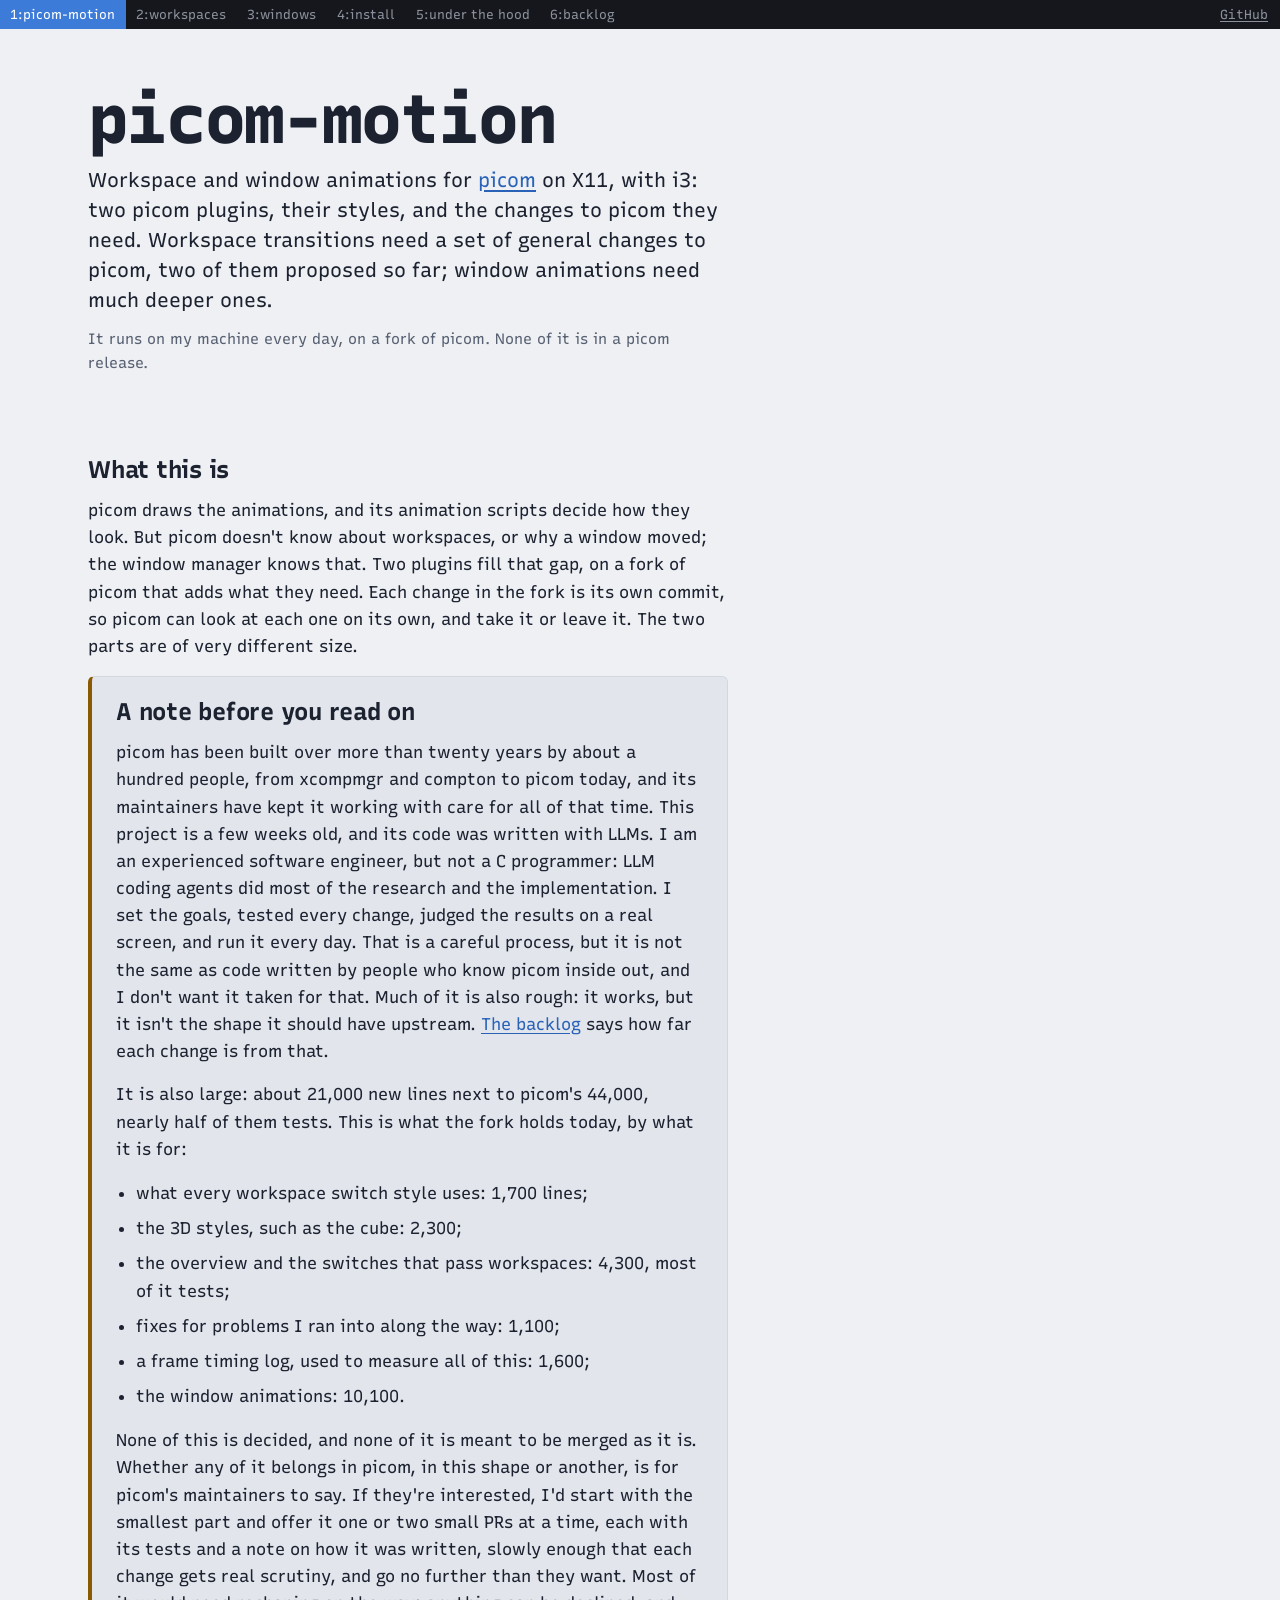
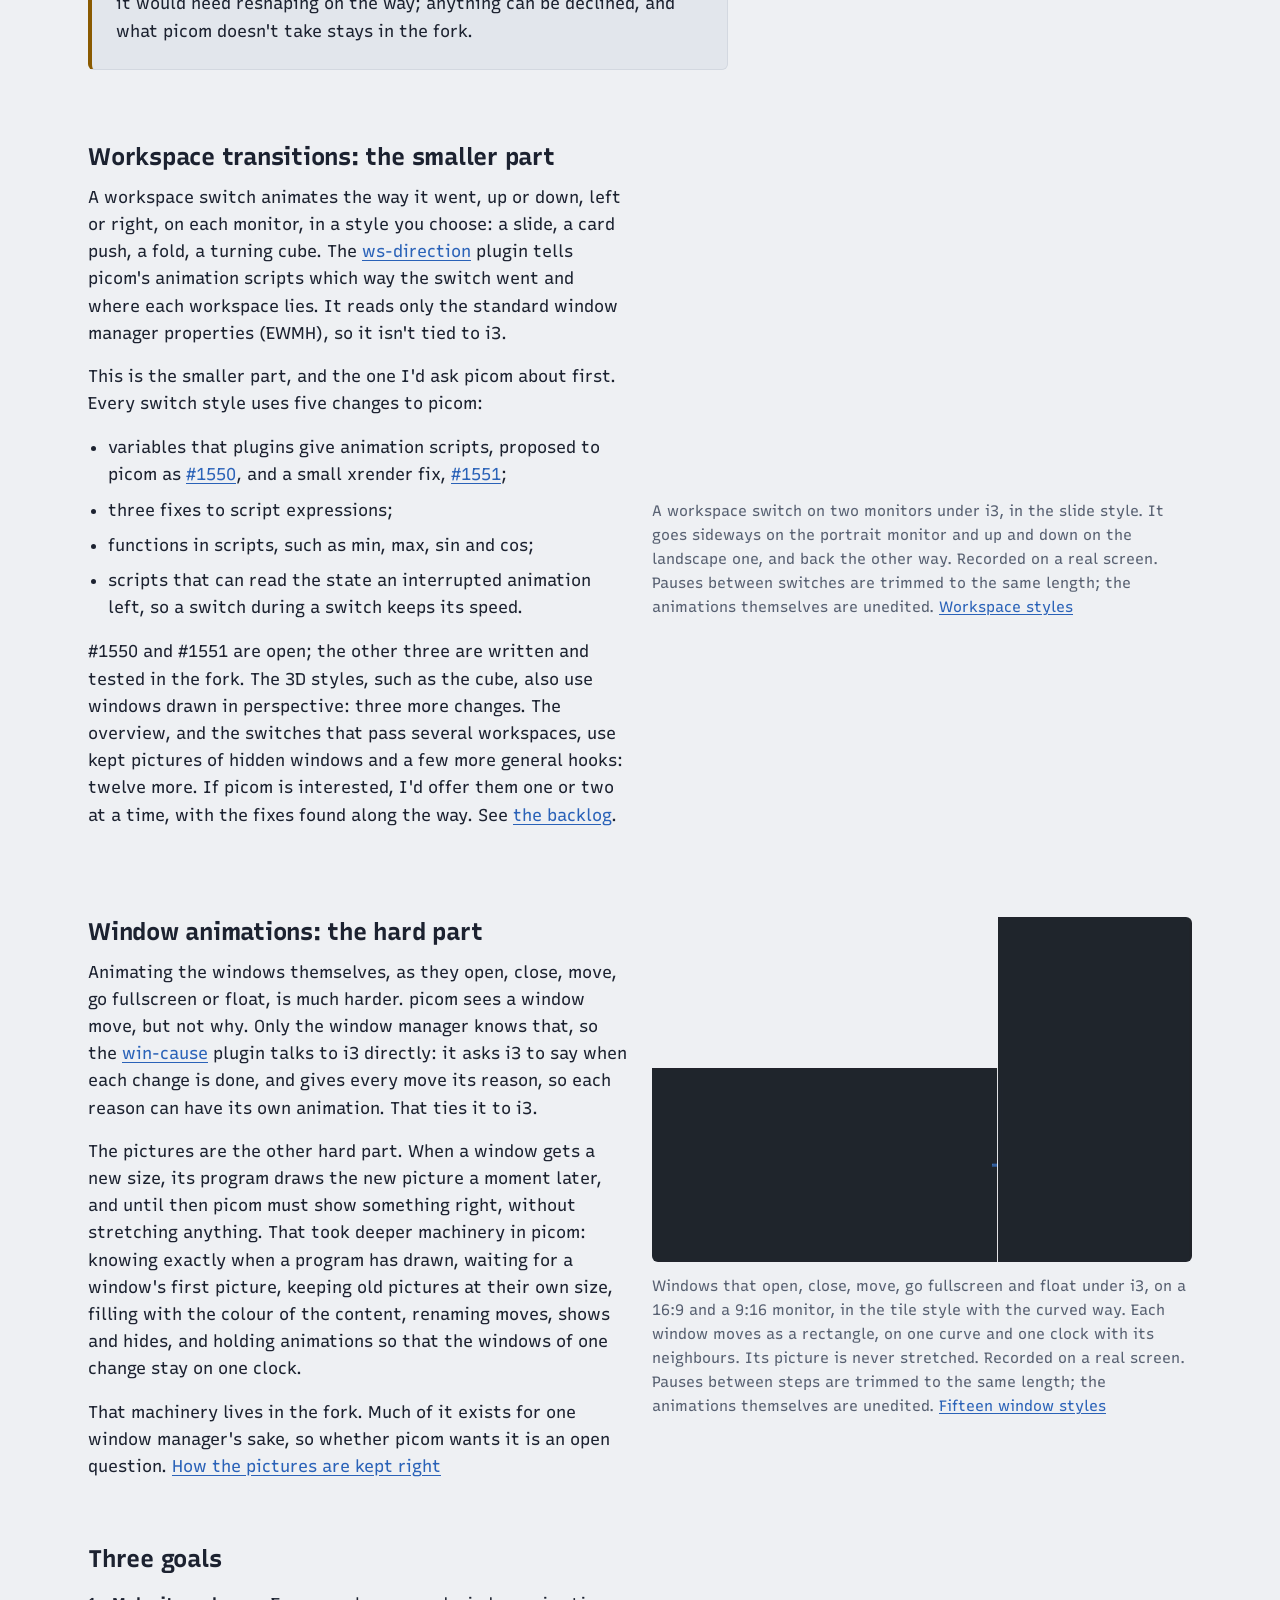
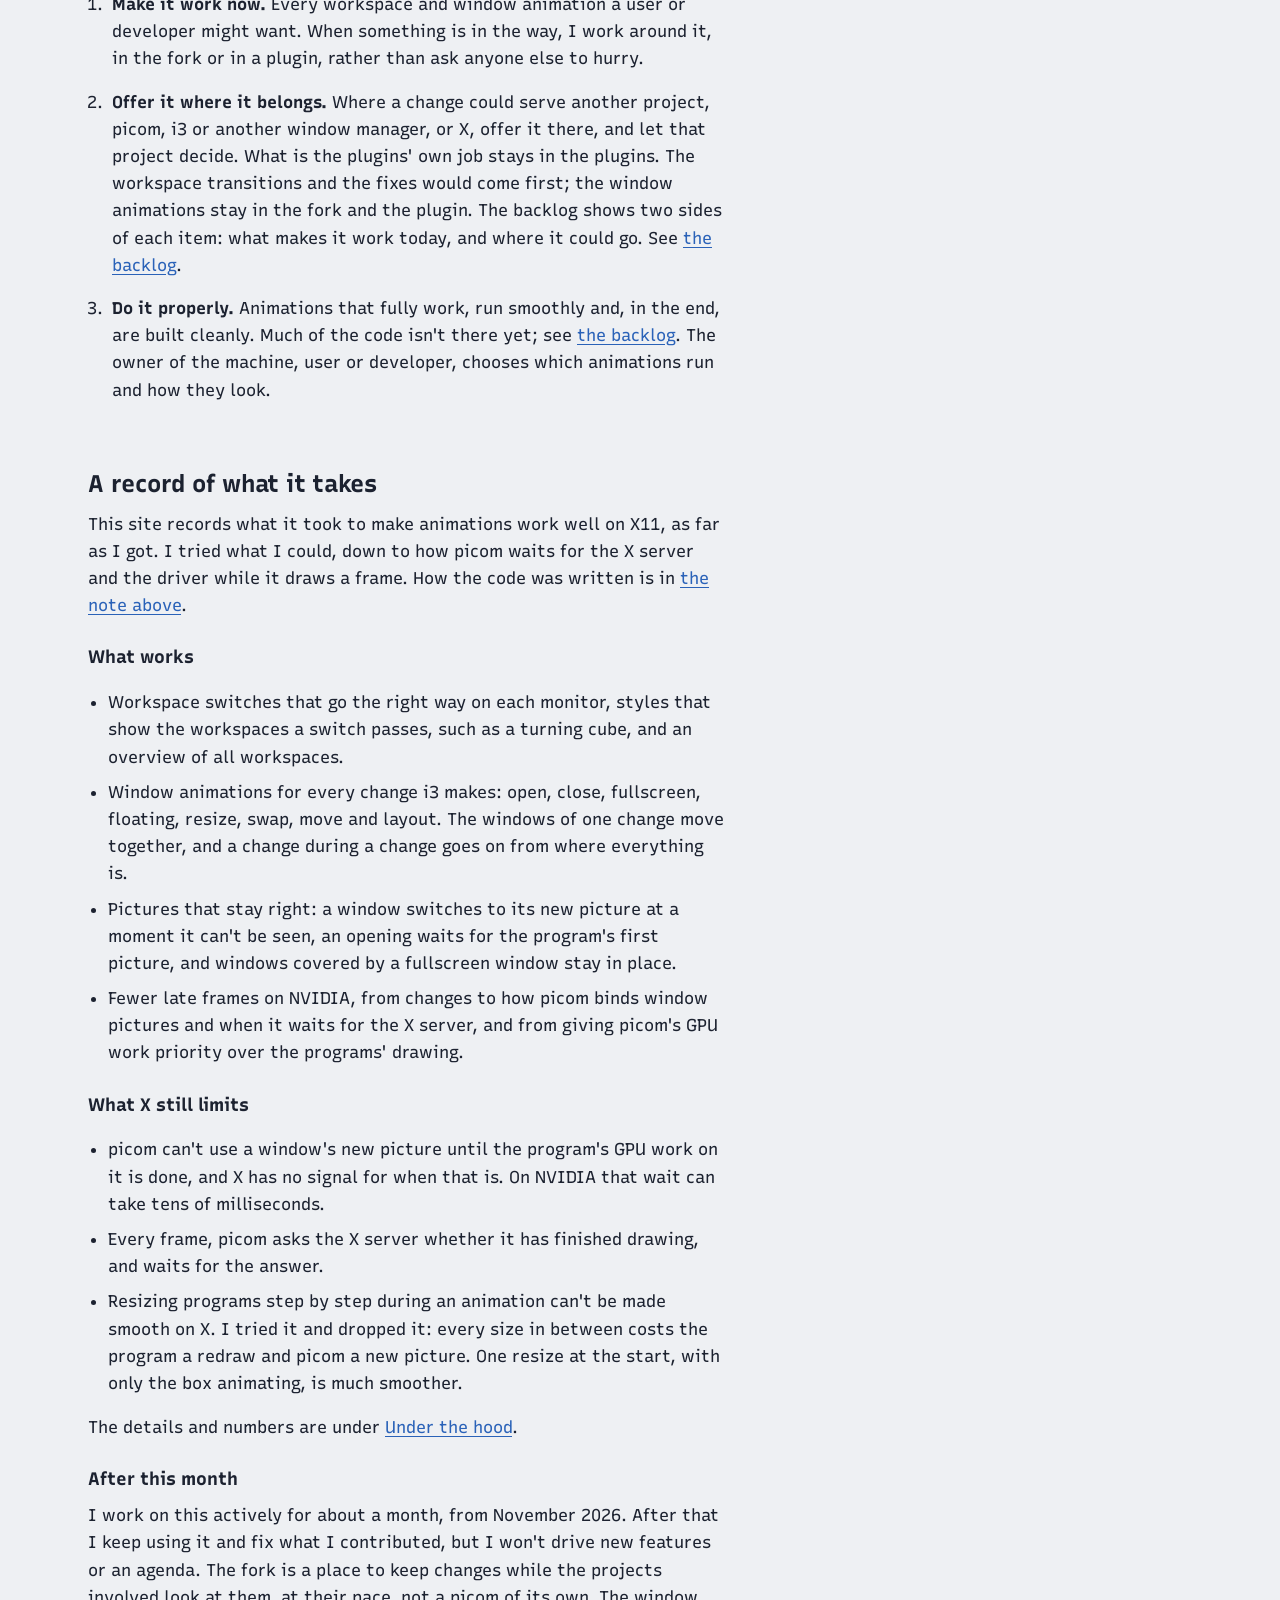
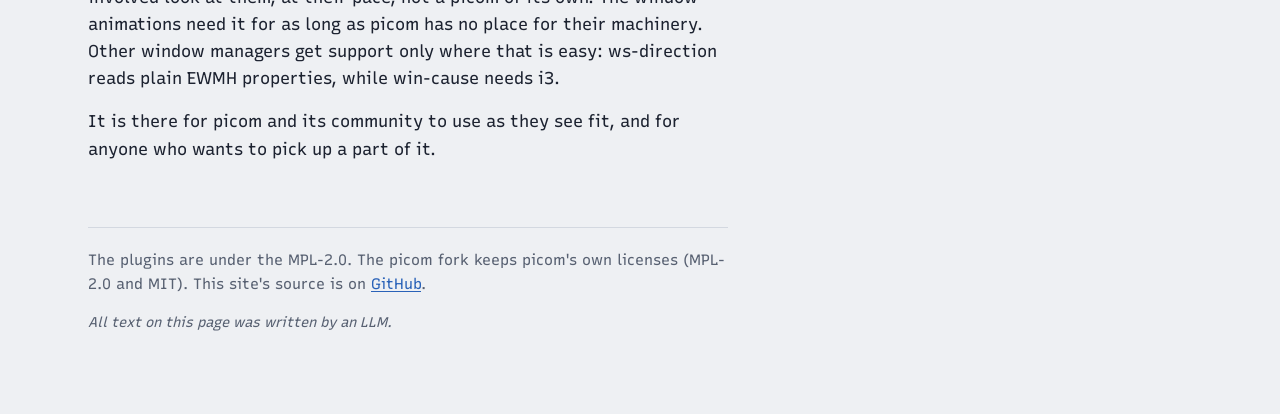
==== commit 53aca42d: "Say plainly that none of it is ready to merge, and fit the backlog on phones The note on the home pa" ====
--- a/index.html
+++ b/index.html
@@ -43,7 +43,7 @@
 
 		<section id="note" class="text caveat">
 			<h2>A note before you read on</h2>
-			<p>picom has been built over more than twenty years by about a hundred people, from xcompmgr and compton to picom today, and its maintainers have kept it working with care for all of that time. This project is a few weeks old, and its code was written with LLMs. I am an experienced software engineer, but not a C programmer: LLM coding agents did most of the research and the implementation. I set the goals, tested every change, judged the results on a real screen, and run it every day. That is a careful process, but it is not the same as code written by people who know picom inside out, and I don't want it taken for that.</p>
+			<p>picom has been built over more than twenty years by about a hundred people, from xcompmgr and compton to picom today, and its maintainers have kept it working with care for all of that time. This project is a few weeks old, and its code was written with LLMs. I am an experienced software engineer, but not a C programmer: LLM coding agents did most of the research and the implementation. I set the goals, tested every change, judged the results on a real screen, and run it every day. That is a careful process, but it is not the same as code written by people who know picom inside out, and I don't want it taken for that. Much of it is also rough: it works, but it isn't the shape it should have upstream. <a href="backlog.html">The backlog</a> says how far each change is from that.</p>
 			<p>It is also large: about 21,000 new lines next to picom's 44,000, nearly half of them tests. This is what the fork holds today, by what it is for:</p>
 			<ul>
 				<li>what every workspace switch style uses: 1,700 lines;</li>
@@ -53,7 +53,7 @@
 				<li>a frame timing log, used to measure all of this: 1,600;</li>
 				<li>the window animations: 10,100.</li>
 			</ul>
-			<p>None of this is decided. Whether any of it belongs in picom, in this shape or another, is for picom's maintainers to say. If they're interested, I'd start with the smallest part, offer it one or two small PRs at a time, each with its tests and a note on how it was written, and go no further than they want. Anything can be reshaped or declined, and what picom doesn't take stays in the fork.</p>
+			<p>None of this is decided, and none of it is meant to be merged as it is. Whether any of it belongs in picom, in this shape or another, is for picom's maintainers to say. If they're interested, I'd start with the smallest part and offer it one or two small PRs at a time, each with its tests and a note on how it was written, slowly enough that each change gets real scrutiny, and go no further than they want. Most of it would need reshaping on the way; anything can be declined, and what picom doesn't take stays in the fork.</p>
 		</section>
 
 		<section id="workspaces" class="pair">
@@ -103,7 +103,7 @@
 			<ol class="parts">
 				<li><strong>Make it work now.</strong> Every workspace and window animation a user or developer might want. When something is in the way, I work around it, in the fork or in a plugin, rather than ask anyone else to hurry.</li>
 				<li><strong>Offer it where it belongs.</strong> Where a change could serve another project, picom, i3 or another window manager, or X, offer it there, and let that project decide. What is the plugins' own job stays in the plugins. The workspace transitions and the fixes would come first; the window animations stay in the fork and the plugin. The backlog shows two sides of each item: what makes it work today, and where it could go. See <a href="backlog.html">the backlog</a>.</li>
-				<li><strong>Do it properly.</strong> Animations that fully work, run smoothly and are built cleanly. The owner of the machine, user or developer, chooses which animations run and how they look.</li>
+				<li><strong>Do it properly.</strong> Animations that fully work, run smoothly and, in the end, are built cleanly. Much of the code isn't there yet; see <a href="backlog.html">the backlog</a>. The owner of the machine, user or developer, chooses which animations run and how they look.</li>
 			</ol>
 		</section>
 
--- a/style.css
+++ b/style.css
@@ -420,3 +420,32 @@
 	.tools input[type="search"] { min-width: 0; flex: 1; }
 }
 .sheet tr[hidden] { display: none !important; }
+.sheet td.code { width: 6.5rem; font-size: 0.8125rem; }
+.sheet td.code a { display: inline-block; white-space: nowrap; margin-right: 0.4rem; }
+/* The outlook: a calm scale from green (clean) through grey (open) to ochre (hack). */
+:root { --fit0: #a0601e; --fit1: #c9962b; --fit2: #8c95a3; --fit3: #3aa58c; --fit4: #1f8a5b; }
+@media (prefers-color-scheme: dark) { :root { --fit0: #d9955a; --fit1: #e6bf6a; --fit2: #9aa3b2; --fit3: #6fd0b5; --fit4: #5fd093; } }
+.fit0 { --c: var(--fit0); } .fit1 { --c: var(--fit1); } .fit2 { --c: var(--fit2); } .fit3 { --c: var(--fit3); } .fit4 { --c: var(--fit4); }
+.fit { display: inline-flex; align-items: center; gap: 0.45rem; font-size: 0.75rem; font-weight: 600; color: var(--c); white-space: nowrap; }
+.fit .dots { display: inline-flex; gap: 2px; }
+.fit .dots i { width: 0.45rem; height: 0.7rem; border-radius: 2px; background: var(--line); }
+.fit .dots i.on { background: var(--c); }
+.sheet td.outlook { white-space: nowrap; }
+
+/* Narrow screens, last so it wins: each change is a card whose parts wrap, never wider than the screen. */
+@media (max-width: 52rem) {
+	.sheet tbody tr:not(.more) { display: flex; flex-wrap: wrap; align-items: center; gap: 0.4rem 0.75rem; }
+	.sheet tbody td[class] { display: block; width: auto; min-width: 0; padding: 0; white-space: normal; }
+	.sheet tbody td.num { display: none; }
+	.sheet tbody td.change { flex: 1 1 100%; }
+	.sheet tbody td.go { color: var(--muted); }
+	.sheet tbody td.size { white-space: nowrap; }
+	.sheet tbody td.size .sizebar { width: 3rem; }
+	.sheet tbody td.size .sizenum { min-width: 0; }
+	.sheet tbody td.touches { flex: 1 1 100%; }
+	.sheet tbody td.touches:empty { display: none; }
+	.sheet tbody td.code a { margin-right: 0.5rem; }
+	.sheet tr:has(details[open]) + tr.more > td { display: block; padding: 0.5rem 0 0; background: none; }
+	.facts { grid-template-columns: auto minmax(0, 1fr); }
+	.commits li { overflow-wrap: anywhere; }
+}
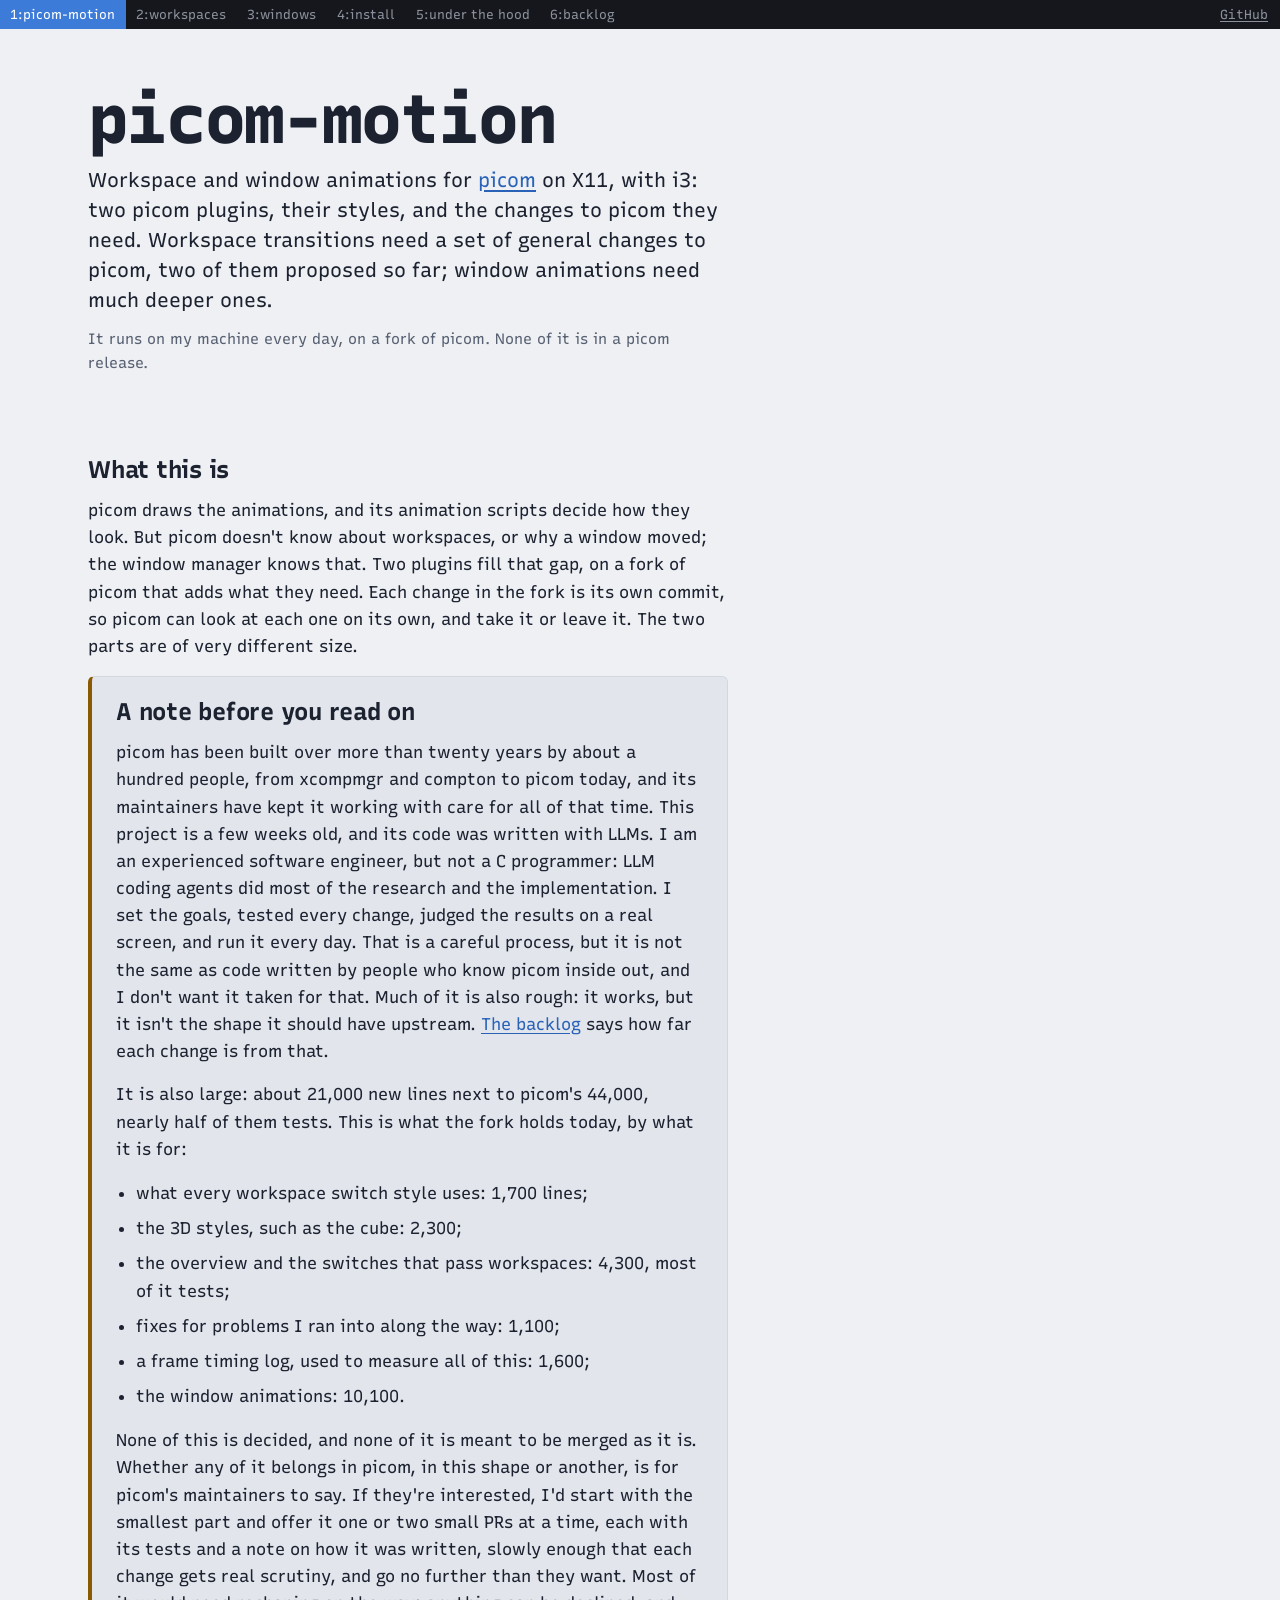
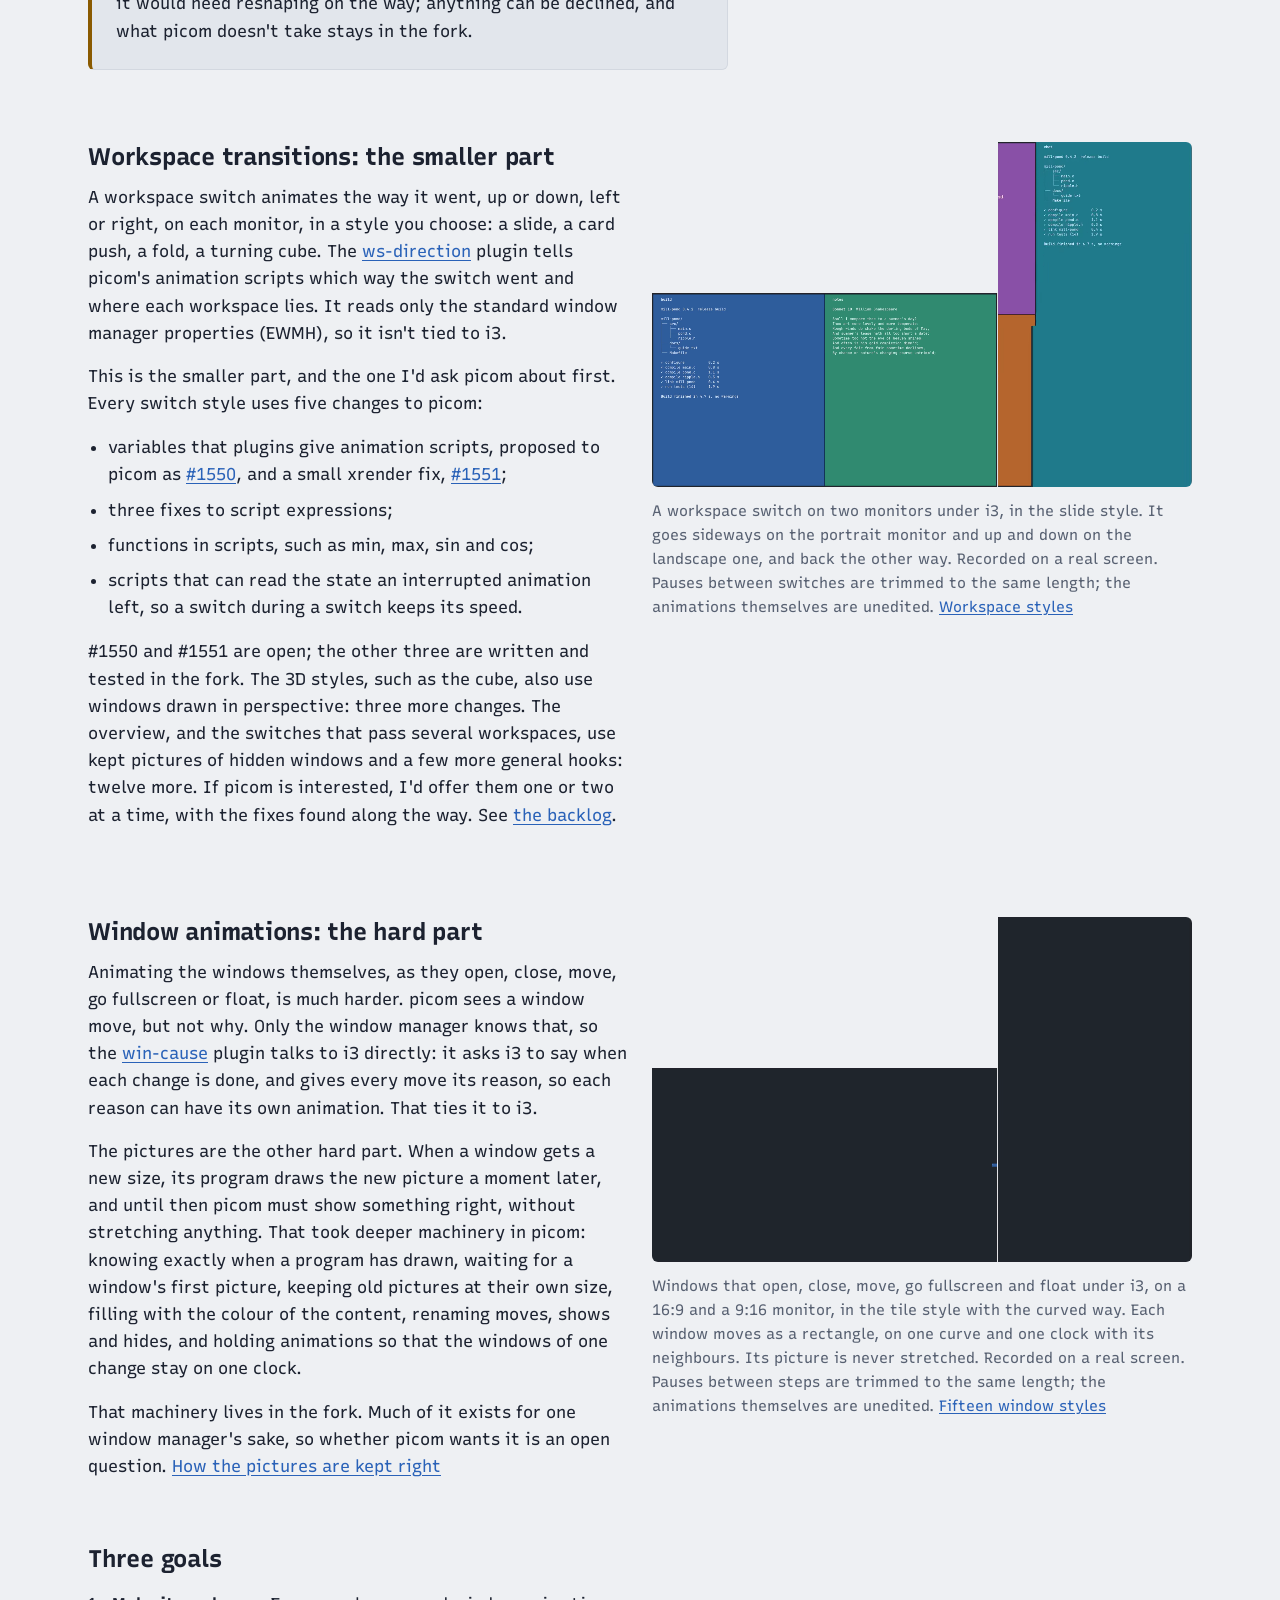
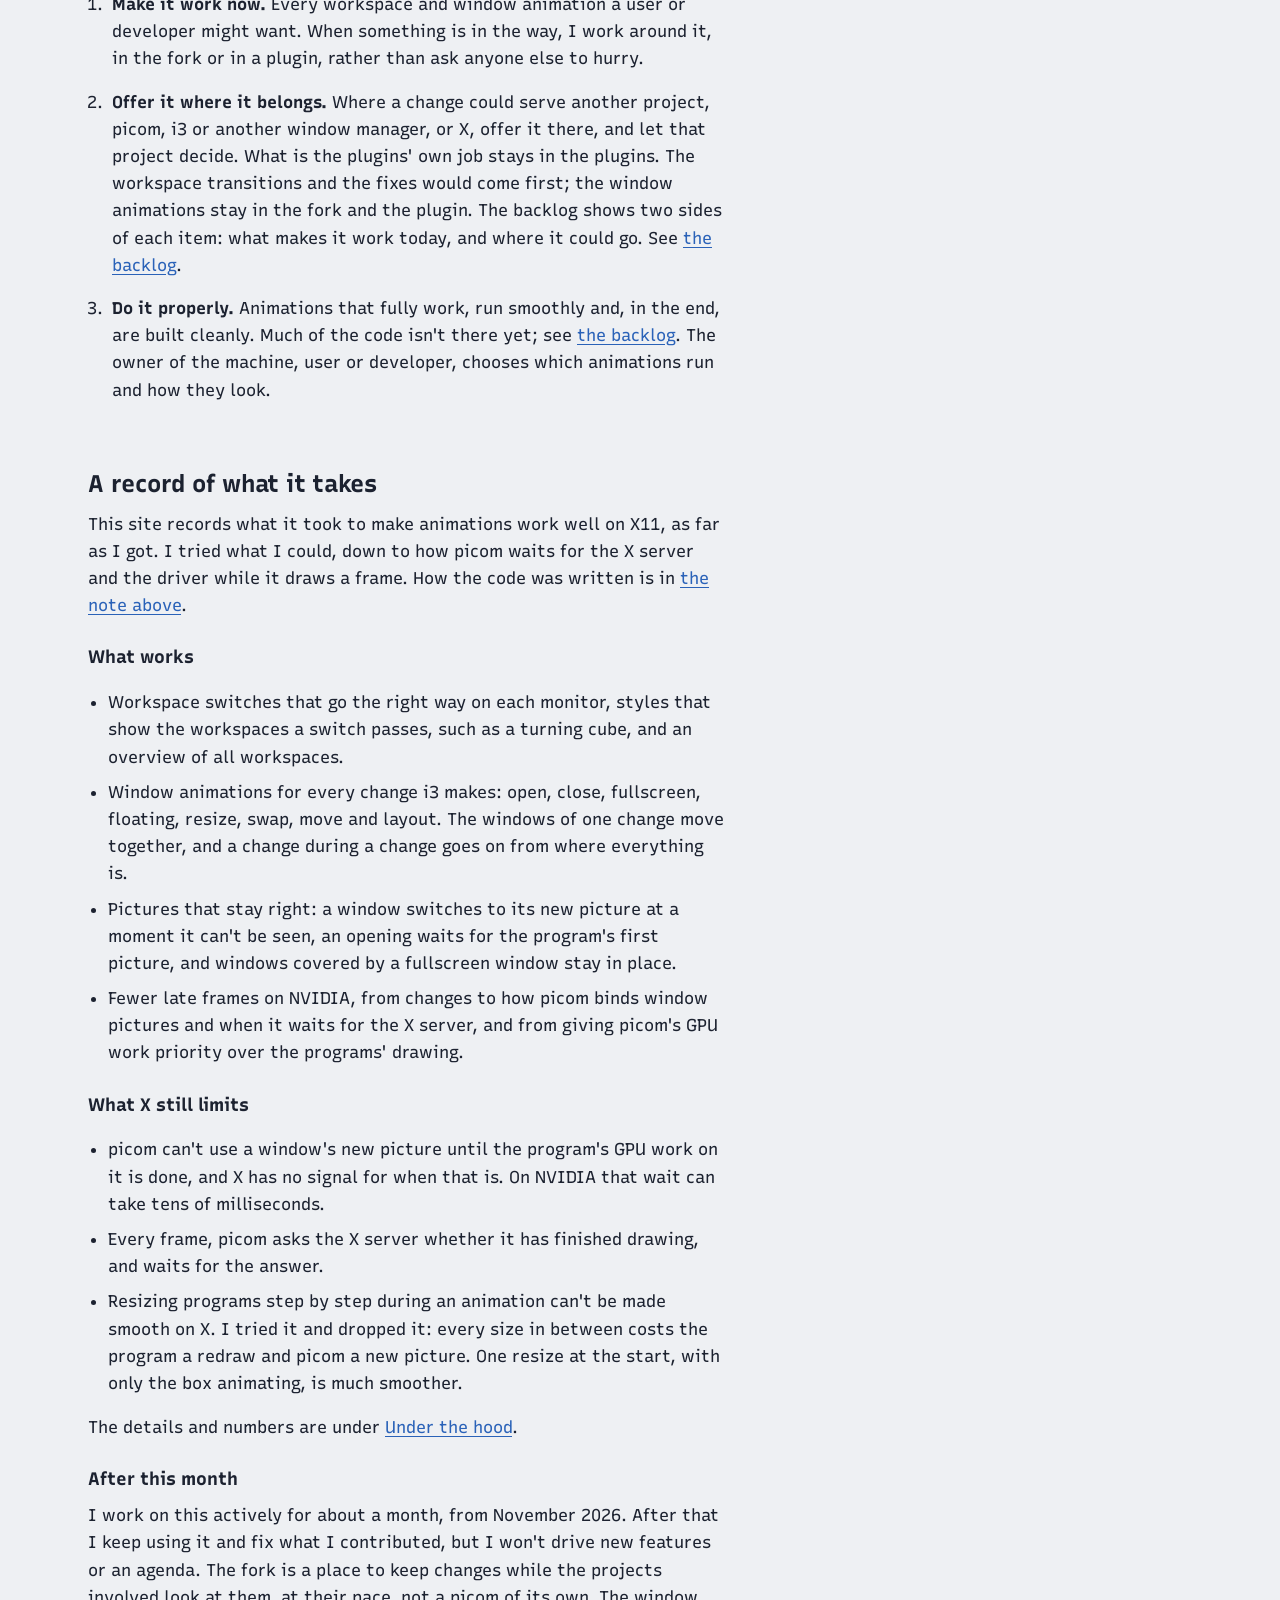
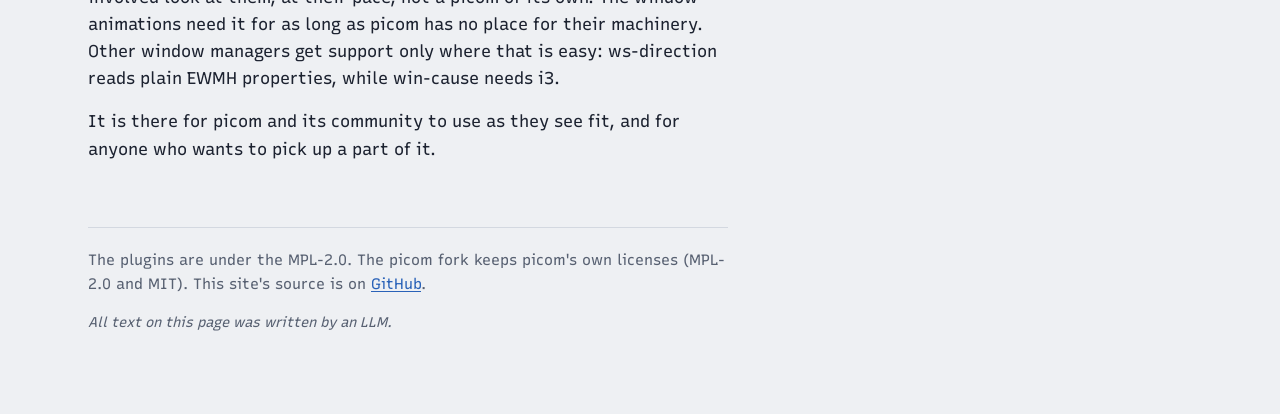
==== commit f592a450: "Put the media and assets in folders, and add a README The root had 84 videos and posters next to the" ====
--- a/index.html
+++ b/index.html
@@ -7,13 +7,13 @@
 <meta name="description" content="Workspace and window animations for picom on X11 with i3: two plugins, their styles, and the picom changes they need.">
 <meta property="og:title" content="picom-motion">
 <meta property="og:description" content="Workspace and window animations for picom on X11 with i3: two plugins, their styles, and the picom changes they need.">
-<meta property="og:image" content="https://jornc.github.io/picom-motion/workspaces-slide.png">
+<meta property="og:image" content="https://jornc.github.io/picom-motion/media/workspaces/slide.png">
 <link rel="icon" href="data:,">
 <link rel="preconnect" href="https://fonts.googleapis.com">
 <link rel="preconnect" href="https://fonts.gstatic.com" crossorigin>
 <link rel="stylesheet" href="https://fonts.googleapis.com/css2?family=Recursive:wght,MONO@300..900,0..1&amp;display=swap">
-<link rel="stylesheet" href="style.css">
-<script src="site.js" defer></script>
+<link rel="stylesheet" href="assets/style.css">
+<script src="assets/site.js" defer></script>
 </head>
 <body>
 <nav class="bar" aria-label="Pages">
@@ -70,10 +70,10 @@
 				<p>#1550 and #1551 are open; the other three are written and tested in the fork. The 3D styles, such as the cube, also use windows drawn in perspective: three more changes. The overview, and the switches that pass several workspaces, use kept pictures of hidden windows and a few more general hooks: twelve more. If picom is interested, I'd offer them one or two at a time, with the fixes found along the way. See <a href="backlog.html">the backlog</a>.</p>
 			</div>
 			<figure>
-				<div class="frame demo" data-file="workspaces-slide.webm">
-					<video class="screen" autoplay muted loop playsinline poster="workspaces-slide.png" width="1720" height="1100" aria-describedby="ws-caption">
-						<source src="workspaces-slide.webm" type="video/webm">
-						<source src="workspaces-slide.mp4" type="video/mp4">
+				<div class="frame demo" data-file="media/workspaces/slide.webm">
+					<video class="screen" autoplay muted loop playsinline poster="media/workspaces/slide.png" width="1720" height="1100" aria-describedby="ws-caption">
+						<source src="media/workspaces/slide.webm" type="video/webm">
+						<source src="media/workspaces/slide.mp4" type="video/mp4">
 					</video>
 				</div>
 				<figcaption id="ws-caption">A workspace switch on two monitors under i3, in the slide style. It goes sideways on the portrait monitor and up and down on the landscape one, and back the other way. Recorded on a real screen. Pauses between switches are trimmed to the same length; the animations themselves are unedited. <a href="workspaces.html">Workspace styles</a></figcaption>
@@ -88,10 +88,10 @@
 				<p>That machinery lives in the fork. Much of it exists for one window manager's sake, so whether picom wants it is an open question. <a href="under-the-hood.html#pictures">How the pictures are kept right</a></p>
 			</div>
 			<figure>
-				<div class="frame demo" data-file="windows-tile-curved.webm">
-					<video class="screen" muted loop playsinline preload="none" poster="windows-tile-curved.png" width="1720" height="1100" aria-describedby="win-caption">
-						<source src="windows-tile-curved.webm" type="video/webm">
-						<source src="windows-tile-curved.mp4" type="video/mp4">
+				<div class="frame demo" data-file="media/windows/tile-curved.webm">
+					<video class="screen" muted loop playsinline preload="none" poster="media/windows/tile-curved.png" width="1720" height="1100" aria-describedby="win-caption">
+						<source src="media/windows/tile-curved.webm" type="video/webm">
+						<source src="media/windows/tile-curved.mp4" type="video/mp4">
 					</video>
 				</div>
 				<figcaption id="win-caption">Windows that open, close, move, go fullscreen and float under i3, on a 16:9 and a 9:16 monitor, in the tile style with the curved way. Each window moves as a rectangle, on one curve and one clock with its neighbours. Its picture is never stretched. Recorded on a real screen. Pauses between steps are trimmed to the same length; the animations themselves are unedited. <a href="windows.html">Fifteen window styles</a></figcaption>
--- a/assets/style.css
+++ b/assets/style.css
@@ -0,0 +1,457 @@
+:root {
+	--paper: #eef0f3;
+	--ink: #1c2230;
+	--muted: #586172;
+	--line: #d3d8e0;
+	--code-bg: #e2e6ec;
+	--bar: #15171c;
+	--bar-text: #8a909c;
+	--focus: #3d7bd9;
+	--link: #2a62b8;
+	--tag-bg: #dfe4eb;
+	--tag-done: #1f7a4d;
+	--tag-open: #2a62b8;
+	--tag-fork: #8a5a00;
+	--tag-dropped: #6b6f78;
+	color-scheme: light;
+}
+@media (prefers-color-scheme: dark) {
+	:root {
+		--paper: #1d222b;
+		--ink: #e4e8ee;
+		--muted: #9aa3b2;
+		--line: #343b47;
+		--code-bg: #262c37;
+		--link: #7fa9ec;
+		--tag-bg: #2a313d;
+		--tag-done: #6cc79a;
+		--tag-open: #7fa9ec;
+		--tag-fork: #e0b45c;
+		--tag-dropped: #9aa3b2;
+		color-scheme: dark;
+	}
+}
+@media (prefers-reduced-motion: no-preference) {
+	html { scroll-behavior: smooth; }
+}
+
+* { box-sizing: border-box; }
+body {
+	margin: 0;
+	background: var(--paper);
+	color: var(--ink);
+	font-family: "Recursive", system-ui, sans-serif;
+	font-variation-settings: "MONO" 0;
+	font-size: 1.0625rem;
+	line-height: 1.6;
+	overflow-wrap: break-word;
+}
+a { color: var(--link); text-underline-offset: 0.15em; }
+a:focus-visible { outline: 2px solid var(--focus); outline-offset: 2px; border-radius: 2px; }
+code, pre, .mono {
+	font-family: "Recursive", ui-monospace, "DejaVu Sans Mono", monospace;
+	font-variation-settings: "MONO" 1;
+}
+code { font-size: 0.92em; }
+:not(pre) > code { overflow-wrap: anywhere; }
+@media (min-width: 40rem) {
+	:not(pre) > code { white-space: nowrap; overflow-wrap: normal; }
+}
+
+/* The navigation is an i3bar: pages are workspaces, the one you are on is focused. */
+.bar {
+	position: sticky;
+	top: 0;
+	z-index: 1;
+	display: flex;
+	align-items: stretch;
+	justify-content: space-between;
+	gap: 1rem;
+	background: var(--bar);
+	font-size: 0.8125rem;
+	line-height: 1;
+}
+.bar ol {
+	display: flex;
+	margin: 0;
+	padding: 0;
+	list-style: none;
+	overflow-x: auto;
+	scrollbar-width: none;
+}
+.bar ol li { margin: 0; }
+.bar ol a {
+	display: block;
+	padding: 0.5rem 0.65rem;
+	color: var(--bar-text);
+	text-decoration: none;
+	white-space: nowrap;
+}
+.bar ol a:hover { color: #ffffff; }
+.bar ol a[aria-current] { background: var(--focus); color: #ffffff; }
+.bar ol a:focus-visible { outline-offset: -2px; outline-color: #ffffff; border-radius: 0; }
+.bar .status {
+	display: flex;
+	align-items: center;
+	padding: 0 0.75rem;
+	color: var(--bar-text);
+	white-space: nowrap;
+}
+.bar .status:hover { color: #ffffff; }
+@media (max-width: 34rem) {
+	.bar .status { display: none; }
+}
+
+.page {
+	max-width: 71rem;
+	margin: 0 auto;
+	padding: 0 1rem 4rem;
+}
+.text { max-width: 40rem; }
+
+header { padding: 3.5rem 0 2rem; }
+h1 {
+	margin: 0 0 0.75rem;
+	font-size: clamp(2.25rem, 4vw + 1.25rem, 4.25rem);
+	font-weight: 800;
+	line-height: 1;
+	letter-spacing: -0.03em;
+}
+.lede { margin: 0; font-size: 1.25rem; line-height: 1.5; color: var(--ink); }
+header .note { margin: 0.75rem 0 0; }
+header .lede + p:not(.note) { margin: 1rem 0 0; }
+
+figure { margin: 0; }
+/* A video sits in a frame. If the video can't load, the frame says which file it waits for. */
+.frame {
+	position: relative;
+	aspect-ratio: 1130 / 480;
+	background: #000000;
+	border-radius: 6px;
+	overflow: hidden;
+}
+.frame::before {
+	content: "Not recorded yet: " attr(data-file);
+	position: absolute;
+	inset: 0;
+	display: grid;
+	place-items: center;
+	padding: 1rem;
+	color: #8a909c;
+	font-size: 0.875rem;
+	text-align: center;
+}
+/* The window demos: a 16:9 and a 9:16 monitor side by side; the area outside them is see-through. */
+.frame.demo { aspect-ratio: 1720 / 1100; background: transparent; }
+.frame.demo::before { content: ""; }
+.screen {
+	position: relative;
+	display: block;
+	width: 100%;
+	height: 100%;
+	background: transparent;
+}
+figcaption { margin-top: 0.75rem; color: var(--muted); font-size: 0.9375rem; }
+
+section { padding-top: 3rem; }
+main [id] { scroll-margin-top: 2.5rem; }
+h2 {
+	margin: 0 0 0.75rem;
+	font-size: 1.5rem;
+	font-weight: 700;
+	line-height: 1.25;
+	letter-spacing: -0.01em;
+}
+h3 {
+	margin: 1.5rem 0 0.5rem;
+	font-size: 1.125rem;
+	font-weight: 700;
+}
+p { margin: 0 0 1rem; }
+.note { color: var(--muted); font-size: 0.9375rem; }
+
+.pair {
+	display: grid;
+	gap: 2rem 1.5rem;
+	grid-template-columns: repeat(auto-fit, minmax(min(26rem, 100%), 1fr));
+	margin-top: 1.5rem;
+}
+.pair figcaption { max-width: 40rem; }
+
+.gallery {
+	display: grid;
+	gap: 2.5rem 1.5rem;
+	grid-template-columns: repeat(auto-fit, minmax(min(18rem, 100%), 1fr));
+	margin-top: 1.5rem;
+}
+.gallery.wide { grid-template-columns: repeat(auto-fit, minmax(min(26rem, 100%), 1fr)); }
+.gallery h3, .gallery h4 { margin: 0.75rem 0 0.25rem; font-size: 1.125rem; font-weight: 700; }
+.gallery figcaption { margin-top: 0; }
+.gallery figcaption p { margin: 0 0 0.5rem; }
+.gallery pre { margin: 0.5rem 0 0; font-size: 0.8125rem; }
+
+.parts { padding-left: 1.25rem; }
+.parts li { margin-bottom: 1rem; padding-left: 0.25rem; }
+.parts strong { font-weight: 700; }
+
+dl { margin: 1.25rem 0; }
+dt { font-weight: 600; }
+dt code { font-size: 0.95rem; }
+dd { margin: 0.25rem 0 1.25rem; }
+
+pre {
+	margin: 0 0 1rem;
+	padding: 1rem 1.25rem;
+	background: var(--code-bg);
+	border-radius: 6px;
+	overflow-x: auto;
+	font-size: 0.875rem;
+	line-height: 1.55;
+}
+.step-list { padding-left: 1.25rem; }
+.step-list > li { margin-bottom: 1.5rem; padding-left: 0.25rem; }
+.step-list pre { margin-top: 0.5rem; }
+ul { padding-left: 1.25rem; }
+ul li { margin-bottom: 0.5rem; }
+
+
+footer {
+	margin-top: 4rem;
+	padding-top: 1.25rem;
+	border-top: 1px solid var(--line);
+	color: var(--muted);
+	font-size: 0.9375rem;
+}
+
+/* The note at the top of the home page: framed, so nobody reads past it. */
+section.caveat { margin-top: 0.5rem; padding: 1.25rem 1.5rem 0.5rem; border: 1px solid var(--line); border-left: 4px solid var(--tag-fork); border-radius: 6px; background: var(--code-bg); }
+section.caveat h2 { margin-top: 0; }
+.llm-note { margin-top: 0.75rem; color: var(--muted); font-size: 0.875rem; }
+p code, li code { overflow-wrap: anywhere; }
+
+/* The backlog page: a sheet with filters. Goals and statuses each have a calm colour; none means "bad". */
+:root {
+	--goal-ws: #4a63c9;
+	--goal-win: #9a4f9e;
+	--goal-fix: #16866f;
+	--goal-meas: #a8701c;
+	--goal-out: #5d6b82;
+	--st-merged: #2f9e62;
+	--st-open: #3a78d4;
+	--st-ready: #1798a0;
+	--st-fork: #cf962a;
+	--st-plugin: #7b8aa6;
+	--st-setting: #8f97a6;
+	--st-parked: #a3abb7;
+	--st-dropped: #c4c9d1;
+}
+@media (prefers-color-scheme: dark) {
+	:root {
+		--goal-ws: #8ea0f0;
+		--goal-win: #d08fd4;
+		--goal-fix: #5cc9ae;
+		--goal-meas: #e0b060;
+		--goal-out: #a2b0c6;
+		--st-merged: #5fd093;
+		--st-open: #7fa9ec;
+		--st-ready: #5ccfd6;
+		--st-fork: #e6b75a;
+		--st-plugin: #a6b3cc;
+		--st-setting: #a7aebb;
+		--st-parked: #7f8896;
+		--st-dropped: #5f6773;
+	}
+}
+.goal-ws { --c: var(--goal-ws); }
+.goal-win { --c: var(--goal-win); }
+.goal-fix { --c: var(--goal-fix); }
+.goal-meas { --c: var(--goal-meas); }
+.goal-out { --c: var(--goal-out); }
+.st-merged { --c: var(--st-merged); }
+.st-open { --c: var(--st-open); }
+.st-ready { --c: var(--st-ready); }
+.st-fork { --c: var(--st-fork); }
+.st-plugin { --c: var(--st-plugin); }
+.st-setting { --c: var(--st-setting); }
+.st-parked { --c: var(--st-parked); }
+.st-dropped { --c: var(--st-dropped); }
+
+.chip, .pill {
+	display: inline-flex;
+	align-items: center;
+	gap: 0.35rem;
+	font: inherit;
+	font-size: 0.75rem;
+	font-weight: 600;
+	line-height: 1;
+	padding: 0.3rem 0.6rem;
+	border-radius: 999px;
+	border: 1px solid transparent;
+	white-space: nowrap;
+}
+.chip { color: var(--c); background: color-mix(in srgb, var(--c) 15%, transparent); }
+.pill { color: var(--ink); background: var(--tag-bg); }
+.pill::before { content: ""; width: 0.5rem; height: 0.5rem; border-radius: 50%; background: var(--c); }
+button.chip, button.pill { cursor: pointer; }
+button.chip[aria-pressed="true"], button.pill[aria-pressed="true"] { border-color: var(--c); box-shadow: inset 0 0 0 1px var(--c); }
+.filters[data-any] button[aria-pressed="false"] { opacity: 0.5; }
+.chip .count, .pill .count { font-weight: 400; opacity: 0.75; }
+
+.toolbar { display: none; flex-direction: column; gap: 0.6rem; margin: 0 0 1rem; }
+html.js .toolbar { display: flex; }
+.filters { display: flex; flex-wrap: wrap; gap: 0.4rem; }
+.tools { display: flex; flex-wrap: wrap; gap: 0.5rem; align-items: center; }
+.tools input[type="search"] {
+	font: inherit;
+	font-size: 0.875rem;
+	padding: 0.4rem 0.65rem;
+	min-width: 14rem;
+	border: 1px solid var(--line);
+	border-radius: 6px;
+	background: var(--paper);
+	color: var(--ink);
+}
+button.plain {
+	font: inherit;
+	font-size: 0.8125rem;
+	padding: 0.4rem 0.75rem;
+	border: 1px solid var(--line);
+	border-radius: 6px;
+	background: transparent;
+	color: var(--ink);
+	cursor: pointer;
+}
+button.plain:hover { background: var(--code-bg); }
+
+.page.wide { max-width: 90rem; }
+.board { padding-top: 1rem; }
+.sheetwrap { border: 1px solid var(--line); border-radius: 8px; }
+.sheet { width: 100%; border-collapse: collapse; font-size: 0.875rem; }
+.sheet th, .sheet td { padding: 0.55rem 0.7rem; text-align: left; vertical-align: top; border-bottom: 1px solid var(--line); }
+.sheet thead th {
+	position: sticky;
+	top: 1.8rem;
+	z-index: 1;
+	background: var(--paper);
+	color: var(--muted);
+	font-size: 0.75rem;
+	font-weight: 600;
+	white-space: nowrap;
+}
+.sheet thead button { all: unset; cursor: pointer; }
+.sheet thead button:focus-visible { outline: 2px solid var(--focus); outline-offset: 2px; }
+.sheet thead th[aria-sort="ascending"] button::after { content: " \2191"; }
+.sheet thead th[aria-sort="descending"] button::after { content: " \2193"; }
+.sheet tbody tr:not(.more):hover { background: color-mix(in srgb, var(--ink) 4%, transparent); }
+.sheet tbody tr[data-goal="ws"] > td:first-child { box-shadow: inset 3px 0 0 var(--goal-ws); }
+.sheet tbody tr[data-goal="win"] > td:first-child { box-shadow: inset 3px 0 0 var(--goal-win); }
+.sheet tbody tr[data-goal="fix"] > td:first-child { box-shadow: inset 3px 0 0 var(--goal-fix); }
+.sheet tbody tr[data-goal="meas"] > td:first-child { box-shadow: inset 3px 0 0 var(--goal-meas); }
+.sheet tbody tr[data-goal="out"] > td:first-child { box-shadow: inset 3px 0 0 var(--goal-out); }
+.sheet td.num { width: 2.25rem; color: var(--muted); font-variant-numeric: tabular-nums; }
+.sheet td.change { width: 33%; }
+.sheet td.goal { white-space: nowrap; }
+.sheet td.goal .part { margin-left: 0.45rem; color: var(--muted); font-size: 0.75rem; }
+.sheet td.go { color: var(--muted); white-space: nowrap; }
+.sheet td.size { width: 1%; white-space: nowrap; }
+.sheet td.touches { min-width: 12.5rem; }
+.sheet td.status { white-space: nowrap; }
+.sheet tfoot td { border-bottom: 0; color: var(--muted); font-size: 0.8125rem; text-align: right; }
+
+.change summary { cursor: pointer; font-weight: 600; list-style: none; }
+.change summary::-webkit-details-marker { display: none; }
+.change summary::before { content: "\25B8"; display: inline-block; width: 1rem; color: var(--muted); transition: transform 0.15s; }
+.change details[open] summary::before { transform: rotate(90deg); }
+.sheet tr.more { display: none; }
+.sheet tr:has(details[open]) + tr.more { display: table-row; }
+.sheet tr:has(details[open]) > td { border-bottom-color: transparent; }
+.sheet tr.more > td { padding-top: 0; background: color-mix(in srgb, var(--ink) 3%, transparent); }
+.moreinner { display: grid; grid-template-columns: minmax(0, 38rem) minmax(0, 1fr); gap: 0.4rem 2.5rem; padding: 0.25rem 0 0.6rem 1rem; }
+.moreinner > p:first-child { margin: 0; grid-column: 1; grid-row: 1 / span 6; }
+.moreinner > :not(p:first-child) { grid-column: 2; }
+.moreinner > .facts { grid-row: 1; }
+.moreinner p { margin: 0; }
+.sheet tr[data-status="dropped"] summary, .sheet tr[data-status="parked"] summary { color: var(--muted); }
+.facts { display: grid; grid-template-columns: auto 1fr; gap: 0.15rem 0.75rem; margin: 0; font-size: 0.8125rem; }
+.facts dt { color: var(--muted); }
+.facts dd { margin: 0; }
+.rownote { font-size: 0.8125rem; color: var(--goal-meas); }
+.commits { margin: 0; padding: 0; list-style: none; font-size: 0.8125rem; }
+.commits li { margin: 0.15rem 0; }
+.commits a { margin-right: 0.35rem; }
+.links { font-size: 0.8125rem; }
+.links a { margin-right: 0.6rem; }
+
+.sizebar { display: inline-block; width: 4.5rem; height: 0.4rem; margin-right: 0.5rem; vertical-align: middle; border-radius: 999px; background: var(--line); overflow: hidden; }
+.sizebar span { display: block; height: 100%; border-radius: 999px; background: color-mix(in srgb, var(--ink) 50%, transparent); }
+.sizenum { display: inline-block; min-width: 3rem; text-align: right; font-variant-numeric: tabular-nums; }
+.bucket { display: inline-block; min-width: 1.6rem; margin-left: 0.4rem; color: var(--muted); font-size: 0.6875rem; font-weight: 600; }
+.muted { color: var(--muted); }
+.touch {
+	display: inline-block;
+	margin: 0 0.25rem 0.25rem 0;
+	padding: 0.15rem 0.4rem;
+	border: 1px solid var(--line);
+	border-radius: 4px;
+	color: var(--muted);
+	font-size: 0.6875rem;
+	white-space: nowrap;
+}
+
+/* On a narrow screen every row is a block: the change on top, the rest below it. */
+@media (max-width: 52rem) {
+	.sheet thead { display: none; }
+	.sheet, .sheet tbody, .sheet tfoot, .sheet tr { display: block; }
+	.sheet tbody tr { padding: 0.65rem 0.75rem; border-bottom: 1px solid var(--line); }
+	.sheet td { display: inline-block; padding: 0.2rem 0.5rem 0.2rem 0; border: 0; width: auto; min-width: 0; }
+	.sheet td.num { display: none; }
+	.sheet tr:has(details[open]) + tr.more { display: block; padding: 0 0.75rem 0.75rem; }
+	.sheet tr:has(details[open]) { border-bottom: 0; }
+	.moreinner { display: block; padding: 0; }
+	.moreinner > * + * { margin-top: 0.5rem; }
+	.sheet td.change { display: block; width: auto; }
+	.sheet tbody tr[data-goal] td:first-child { box-shadow: none; }
+	.sheet tbody tr[data-goal="ws"] { box-shadow: inset 3px 0 0 var(--goal-ws); }
+	.sheet tbody tr[data-goal="win"] { box-shadow: inset 3px 0 0 var(--goal-win); }
+	.sheet tbody tr[data-goal="fix"] { box-shadow: inset 3px 0 0 var(--goal-fix); }
+	.sheet tbody tr[data-goal="meas"] { box-shadow: inset 3px 0 0 var(--goal-meas); }
+	.sheet tbody tr[data-goal="out"] { box-shadow: inset 3px 0 0 var(--goal-out); }
+	.sheet tfoot td { display: block; padding: 0.6rem 0.75rem; }
+	.tools input[type="search"] { min-width: 0; flex: 1; }
+}
+.sheet tr[hidden] { display: none !important; }
+.sheet td.code { width: 6.5rem; font-size: 0.8125rem; }
+.sheet td.code a { display: inline-block; white-space: nowrap; margin-right: 0.4rem; }
+/* The outlook: a calm scale from green (clean) through grey (open) to ochre (hack). */
+:root { --fit0: #a0601e; --fit1: #c9962b; --fit2: #8c95a3; --fit3: #3aa58c; --fit4: #1f8a5b; }
+@media (prefers-color-scheme: dark) { :root { --fit0: #d9955a; --fit1: #e6bf6a; --fit2: #9aa3b2; --fit3: #6fd0b5; --fit4: #5fd093; } }
+.fit0 { --c: var(--fit0); } .fit1 { --c: var(--fit1); } .fit2 { --c: var(--fit2); } .fit3 { --c: var(--fit3); } .fit4 { --c: var(--fit4); }
+.fit { display: inline-flex; align-items: center; gap: 0.45rem; font-size: 0.75rem; font-weight: 600; color: var(--c); white-space: nowrap; }
+.fit .dots { display: inline-flex; gap: 2px; }
+.fit .dots i { width: 0.45rem; height: 0.7rem; border-radius: 2px; background: var(--line); }
+.fit .dots i.on { background: var(--c); }
+.sheet td.outlook { white-space: nowrap; }
+
+/* Narrow screens, last so it wins: each change is a card whose parts wrap, never wider than the screen. */
+@media (max-width: 52rem) {
+	.sheet tbody tr:not(.more) { display: flex; flex-wrap: wrap; align-items: center; gap: 0.4rem 0.75rem; }
+	.sheet tbody td[class] { display: block; width: auto; min-width: 0; padding: 0; white-space: normal; }
+	.sheet tbody td.num { display: none; }
+	.sheet tbody td.change { flex: 1 1 100%; }
+	.sheet tbody td.go { color: var(--muted); }
+	.sheet tbody td.size { white-space: nowrap; }
+	.sheet tbody td.size .sizebar { width: 3rem; }
+	.sheet tbody td.size .sizenum { min-width: 0; }
+	.sheet tbody td.touches { flex: 1 1 100%; }
+	.sheet tbody td.touches:empty { display: none; }
+	.sheet tbody td.code a { margin-right: 0.5rem; }
+	.sheet tr:has(details[open]) + tr.more > td { display: block; padding: 0.5rem 0 0; background: none; }
+	.facts { grid-template-columns: auto minmax(0, 1fr); }
+	.commits li { overflow-wrap: anywhere; }
+}
+
+/* Phones: every tab stays in view, on a second row if needed, and long code lines wrap instead of hiding. */
+@media (max-width: 34rem) {
+	.bar ol { flex-wrap: wrap; overflow-x: visible; }
+	pre { white-space: pre-wrap; overflow-wrap: anywhere; }
+}
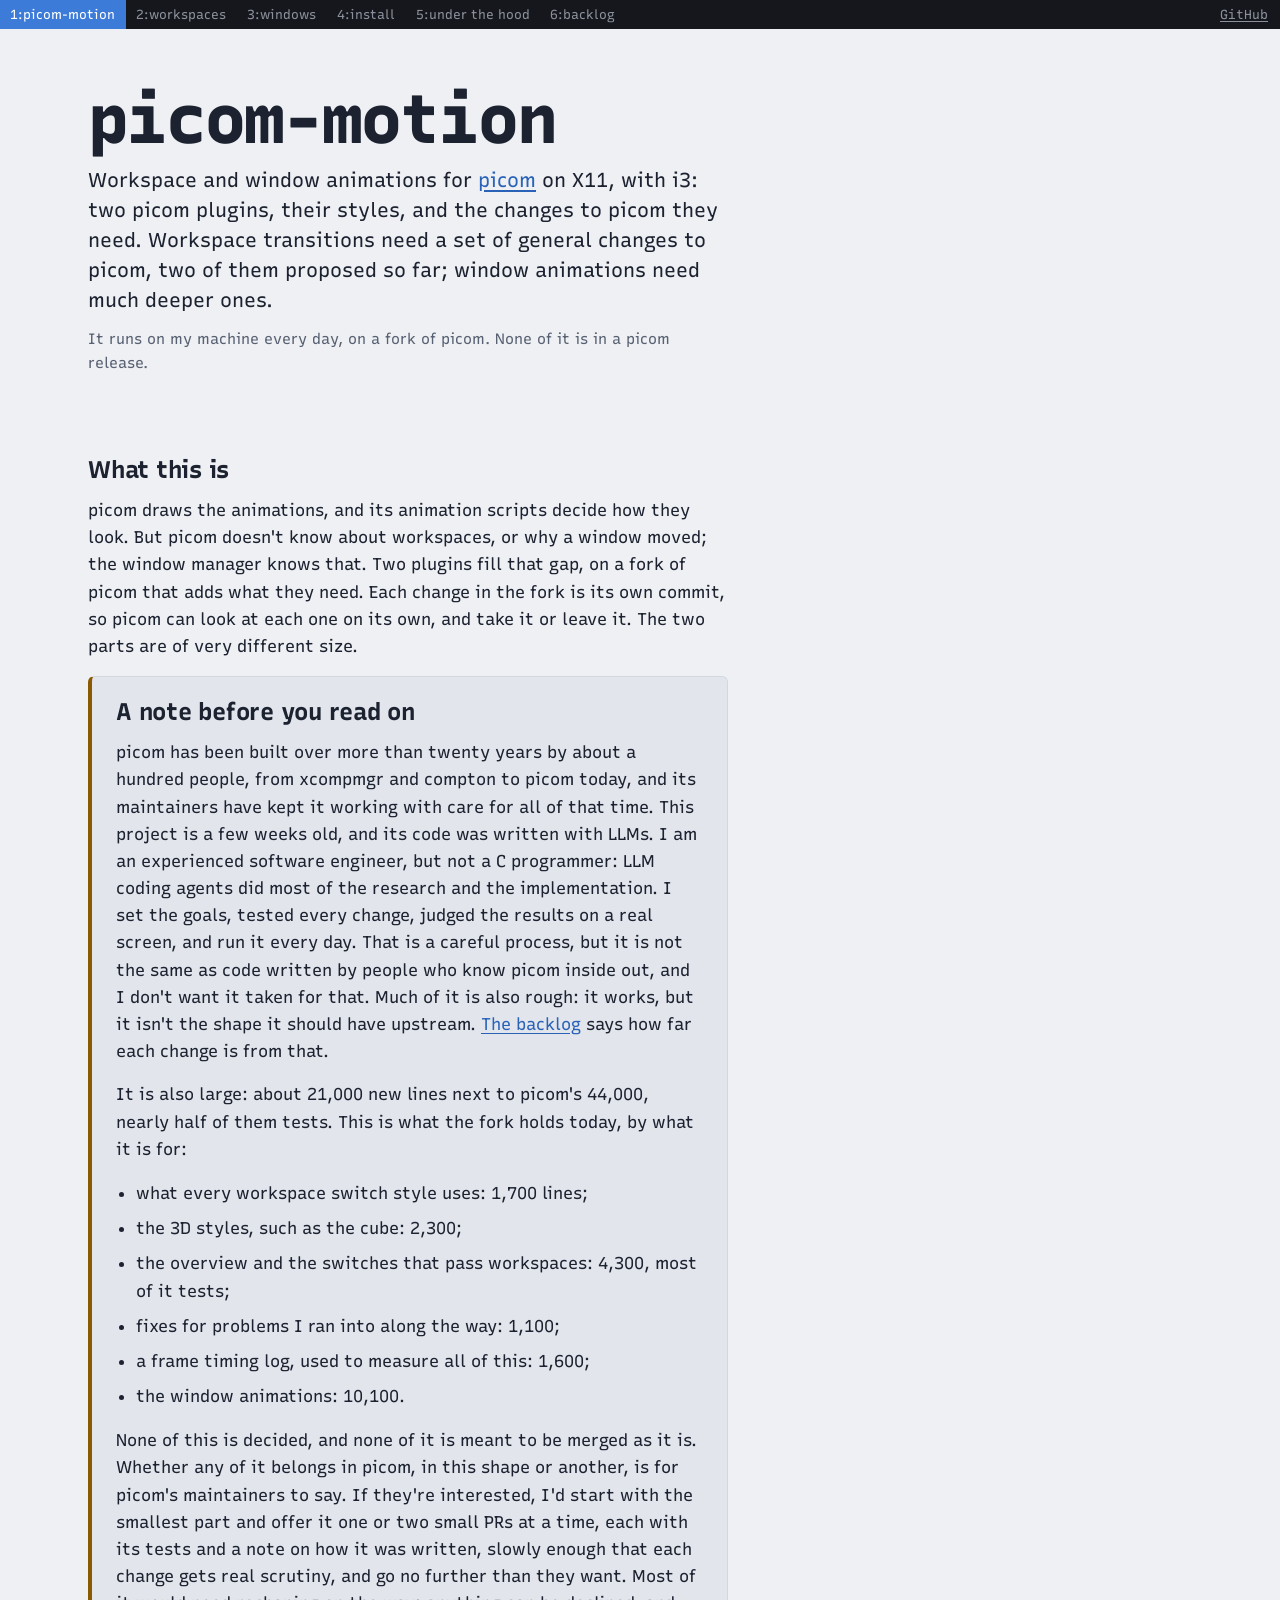
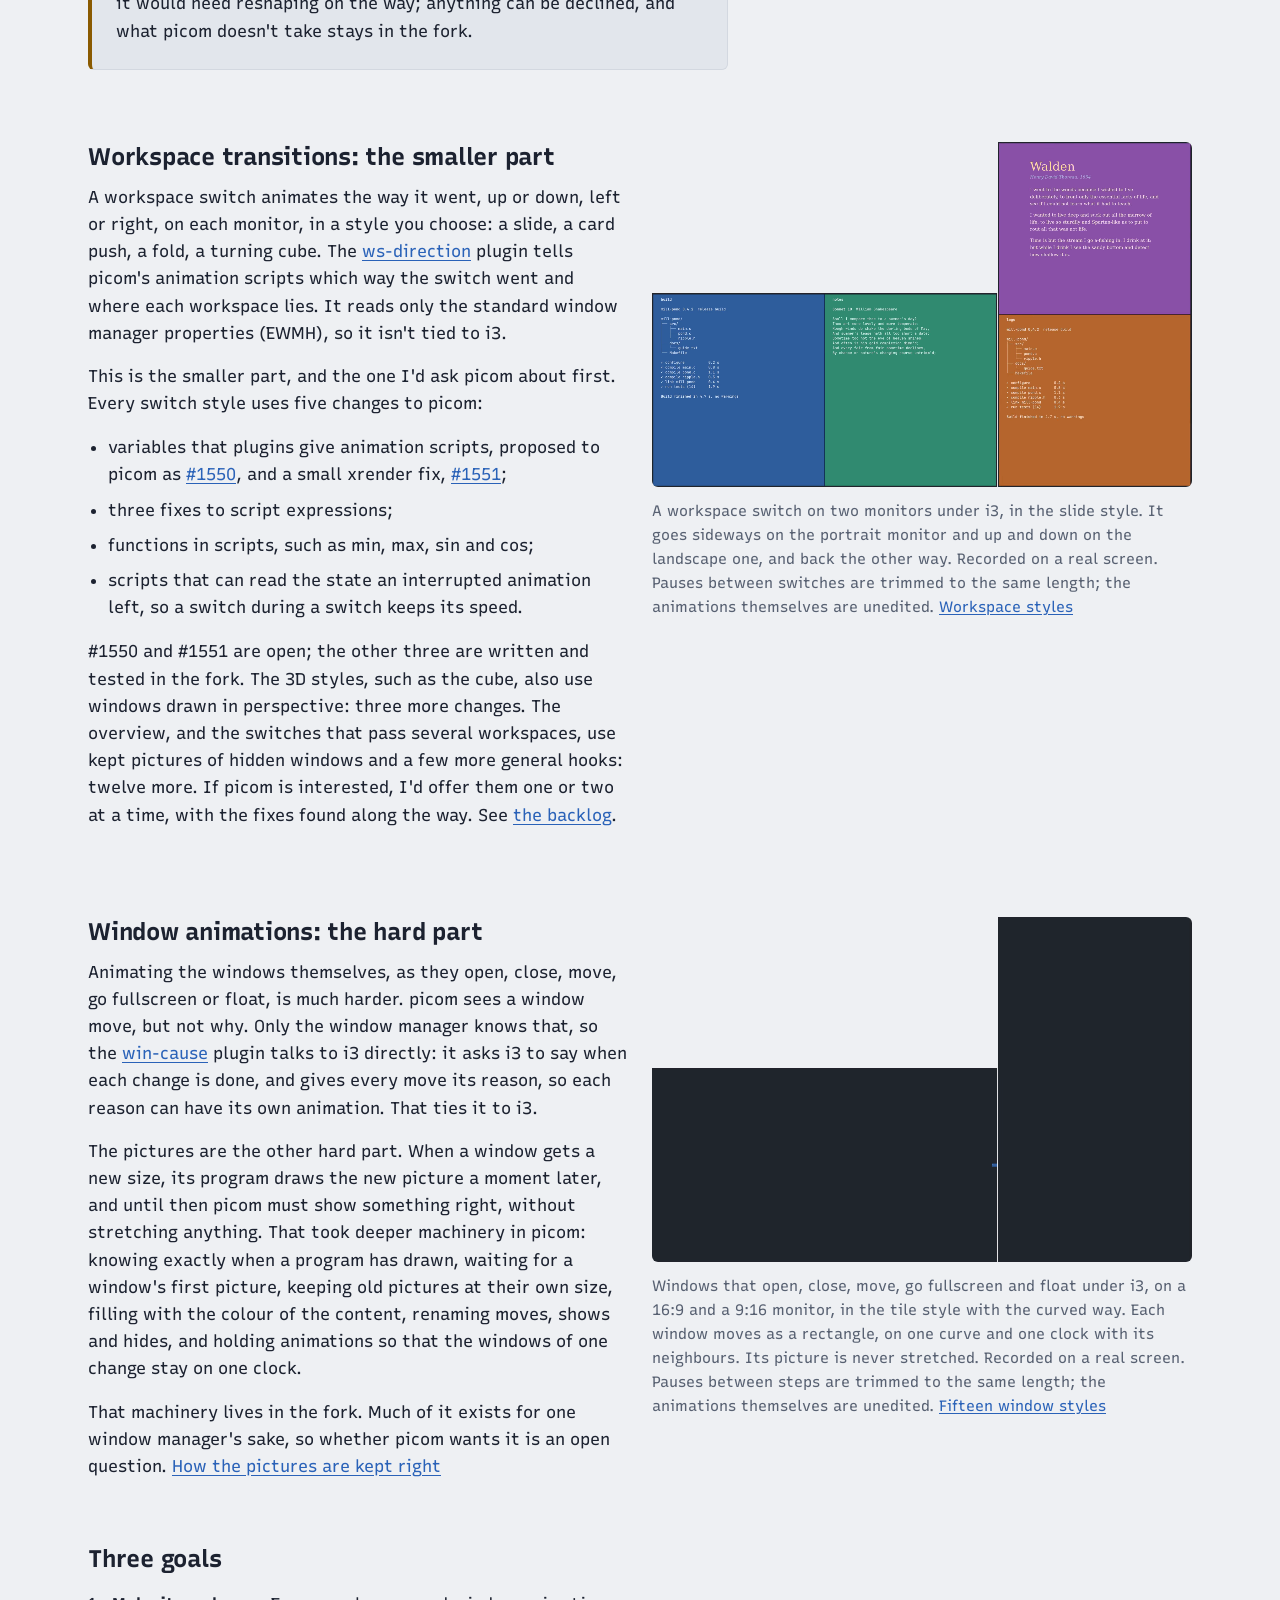
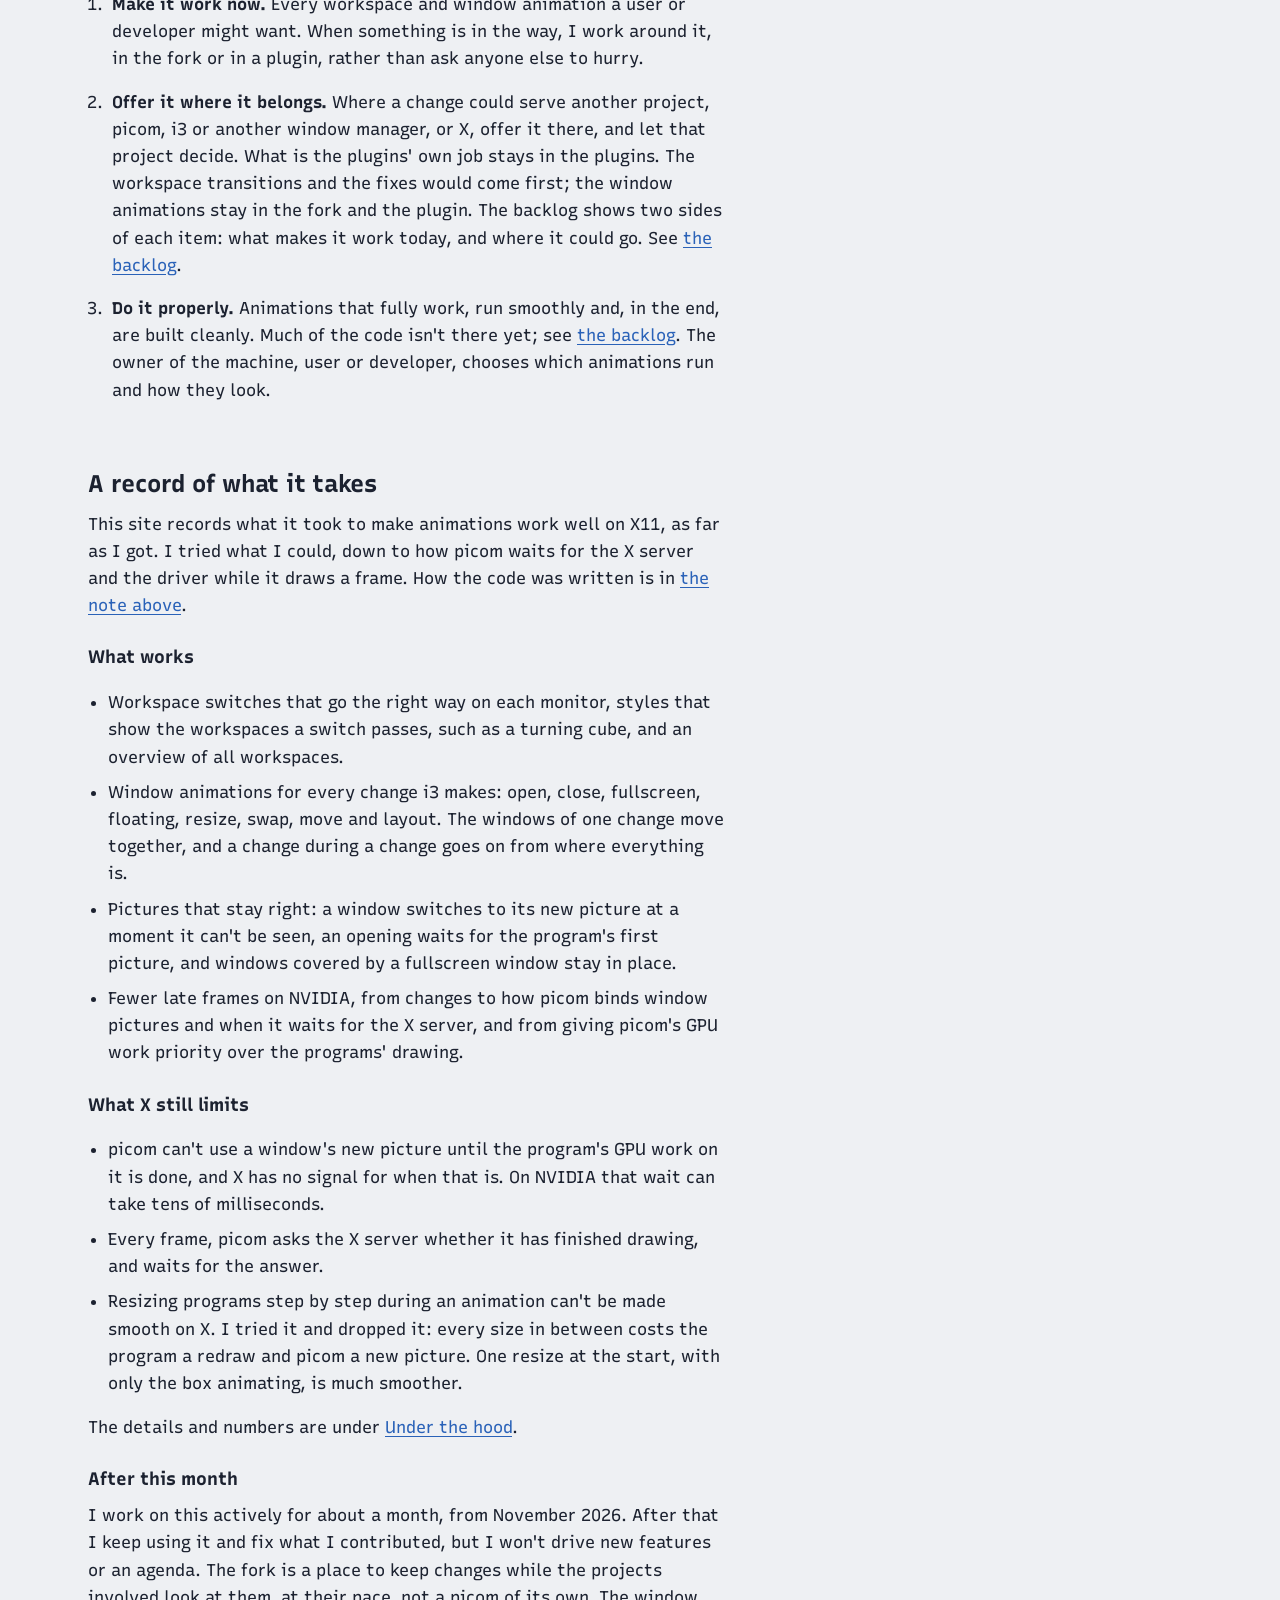
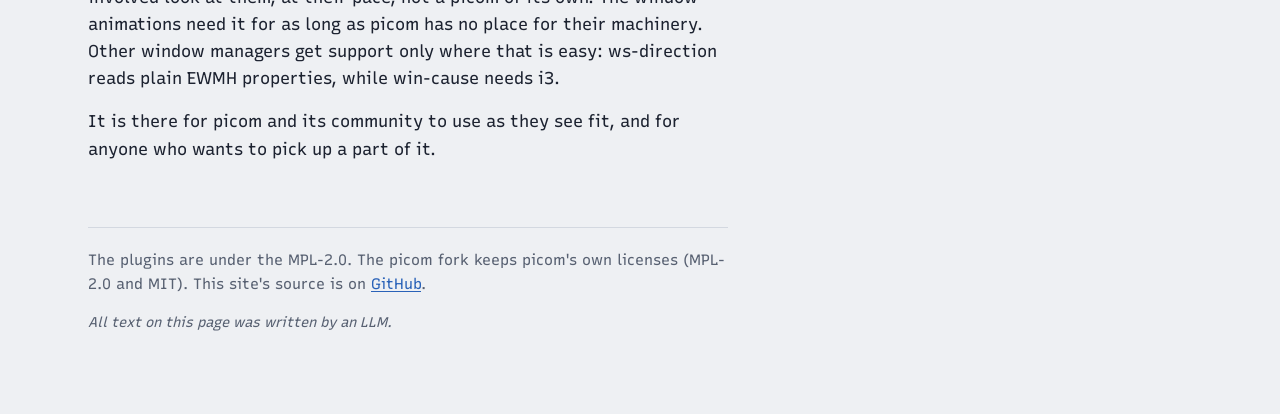
==== commit a4e15f6f: "Link to every heading, whatever the case of the link Every h2 to h4 has a # link to itself, shown on" ====
--- a/index.html
+++ b/index.html
@@ -37,12 +37,12 @@
 
 	<main>
 		<section id="what" class="text">
-			<h2>What this is</h2>
+			<h2>What this is<a class="anchor" href="#what" aria-label="Link to this section">#</a></h2>
 			<p>picom draws the animations, and its animation scripts decide how they look. But picom doesn't know about workspaces, or why a window moved; the window manager knows that. Two plugins fill that gap, on a fork of picom that adds what they need. Each change in the fork is its own commit, so picom can look at each one on its own, and take it or leave it. The two parts are of very different size.</p>
 		</section>
 
 		<section id="note" class="text caveat">
-			<h2>A note before you read on</h2>
+			<h2>A note before you read on<a class="anchor" href="#note" aria-label="Link to this section">#</a></h2>
 			<p>picom has been built over more than twenty years by about a hundred people, from xcompmgr and compton to picom today, and its maintainers have kept it working with care for all of that time. This project is a few weeks old, and its code was written with LLMs. I am an experienced software engineer, but not a C programmer: LLM coding agents did most of the research and the implementation. I set the goals, tested every change, judged the results on a real screen, and run it every day. That is a careful process, but it is not the same as code written by people who know picom inside out, and I don't want it taken for that. Much of it is also rough: it works, but it isn't the shape it should have upstream. <a href="backlog.html">The backlog</a> says how far each change is from that.</p>
 			<p>It is also large: about 21,000 new lines next to picom's 44,000, nearly half of them tests. This is what the fork holds today, by what it is for:</p>
 			<ul>
@@ -58,7 +58,7 @@
 
 		<section id="workspaces" class="pair">
 			<div class="text">
-				<h2>Workspace transitions: the smaller part</h2>
+				<h2>Workspace transitions: the smaller part<a class="anchor" href="#workspaces" aria-label="Link to this section">#</a></h2>
 				<p>A workspace switch animates the way it went, up or down, left or right, on each monitor, in a style you choose: a slide, a card push, a fold, a turning cube. The <a href="workspaces.html">ws-direction</a> plugin tells picom's animation scripts which way the switch went and where each workspace lies. It reads only the standard window manager properties (EWMH), so it isn't tied to i3.</p>
 				<p>This is the smaller part, and the one I'd ask picom about first. Every switch style uses five changes to picom:</p>
 				<ul>
@@ -82,7 +82,7 @@
 
 		<section id="windows" class="pair">
 			<div class="text">
-				<h2>Window animations: the hard part</h2>
+				<h2>Window animations: the hard part<a class="anchor" href="#windows" aria-label="Link to this section">#</a></h2>
 				<p>Animating the windows themselves, as they open, close, move, go fullscreen or float, is much harder. picom sees a window move, but not why. Only the window manager knows that, so the <a href="windows.html">win-cause</a> plugin talks to i3 directly: it asks i3 to say when each change is done, and gives every move its reason, so each reason can have its own animation. That ties it to i3.</p>
 				<p>The pictures are the other hard part. When a window gets a new size, its program draws the new picture a moment later, and until then picom must show something right, without stretching anything. That took deeper machinery in picom: knowing exactly when a program has drawn, waiting for a window's first picture, keeping old pictures at their own size, filling with the colour of the content, renaming moves, shows and hides, and holding animations so that the windows of one change stay on one clock.</p>
 				<p>That machinery lives in the fork. Much of it exists for one window manager's sake, so whether picom wants it is an open question. <a href="under-the-hood.html#pictures">How the pictures are kept right</a></p>
@@ -99,7 +99,7 @@
 		</section>
 
 		<section id="goals" class="text">
-			<h2>Three goals</h2>
+			<h2>Three goals<a class="anchor" href="#goals" aria-label="Link to this section">#</a></h2>
 			<ol class="parts">
 				<li><strong>Make it work now.</strong> Every workspace and window animation a user or developer might want. When something is in the way, I work around it, in the fork or in a plugin, rather than ask anyone else to hurry.</li>
 				<li><strong>Offer it where it belongs.</strong> Where a change could serve another project, picom, i3 or another window manager, or X, offer it there, and let that project decide. What is the plugins' own job stays in the plugins. The workspace transitions and the fixes would come first; the window animations stay in the fork and the plugin. The backlog shows two sides of each item: what makes it work today, and where it could go. See <a href="backlog.html">the backlog</a>.</li>
@@ -108,23 +108,23 @@
 		</section>
 
 		<section id="record" class="text">
-			<h2>A record of what it takes</h2>
+			<h2>A record of what it takes<a class="anchor" href="#record" aria-label="Link to this section">#</a></h2>
 			<p>This site records what it took to make animations work well on X11, as far as I got. I tried what I could, down to how picom waits for the X server and the driver while it draws a frame. How the code was written is in <a href="#note">the note above</a>.</p>
-			<h3>What works</h3>
+			<h3 id="what-works">What works<a class="anchor" href="#what-works" aria-label="Link to this section">#</a></h3>
 			<ul>
 				<li>Workspace switches that go the right way on each monitor, styles that show the workspaces a switch passes, such as a turning cube, and an overview of all workspaces.</li>
 				<li>Window animations for every change i3 makes: open, close, fullscreen, floating, resize, swap, move and layout. The windows of one change move together, and a change during a change goes on from where everything is.</li>
 				<li>Pictures that stay right: a window switches to its new picture at a moment it can't be seen, an opening waits for the program's first picture, and windows covered by a fullscreen window stay in place.</li>
 				<li>Fewer late frames on NVIDIA, from changes to how picom binds window pictures and when it waits for the X server, and from giving picom's GPU work priority over the programs' drawing.</li>
 			</ul>
-			<h3>What X still limits</h3>
+			<h3 id="what-x-still-limits">What X still limits<a class="anchor" href="#what-x-still-limits" aria-label="Link to this section">#</a></h3>
 			<ul>
 				<li>picom can't use a window's new picture until the program's GPU work on it is done, and X has no signal for when that is. On NVIDIA that wait can take tens of milliseconds.</li>
 				<li>Every frame, picom asks the X server whether it has finished drawing, and waits for the answer.</li>
 				<li>Resizing programs step by step during an animation can't be made smooth on X. I tried it and dropped it: every size in between costs the program a redraw and picom a new picture. One resize at the start, with only the box animating, is much smoother.</li>
 			</ul>
 			<p>The details and numbers are under <a href="under-the-hood.html#late-frames">Under the hood</a>.</p>
-			<h3>After this month</h3>
+			<h3 id="after-this-month">After this month<a class="anchor" href="#after-this-month" aria-label="Link to this section">#</a></h3>
 			<p>I work on this actively for about a month, from November 2026. After that I keep using it and fix what I contributed, but I won't drive new features or an agenda. The fork is a place to keep changes while the projects involved look at them, at their pace, not a picom of its own. The window animations need it for as long as picom has no place for their machinery. Other window managers get support only where that is easy: ws-direction reads plain EWMH properties, while win-cause needs i3.</p>
 			<p>It is there for picom and its community to use as they see fit, and for anyone who wants to pick up a part of it.</p>
 		</section>
--- a/assets/style.css
+++ b/assets/style.css
@@ -455,3 +455,8 @@
 	.bar ol { flex-wrap: wrap; overflow-x: visible; }
 	pre { white-space: pre-wrap; overflow-wrap: anywhere; }
 }
+
+/* Every heading links to itself: the # shows on hover, and faintly where there is no hover. */
+.anchor { margin-left: 0.4em; color: var(--muted); font-weight: 400; text-decoration: none; opacity: 0; }
+h2:hover .anchor, h3:hover .anchor, h4:hover .anchor, .anchor:focus-visible { opacity: 1; }
+@media (hover: none) { .anchor { opacity: 0.45; } }
